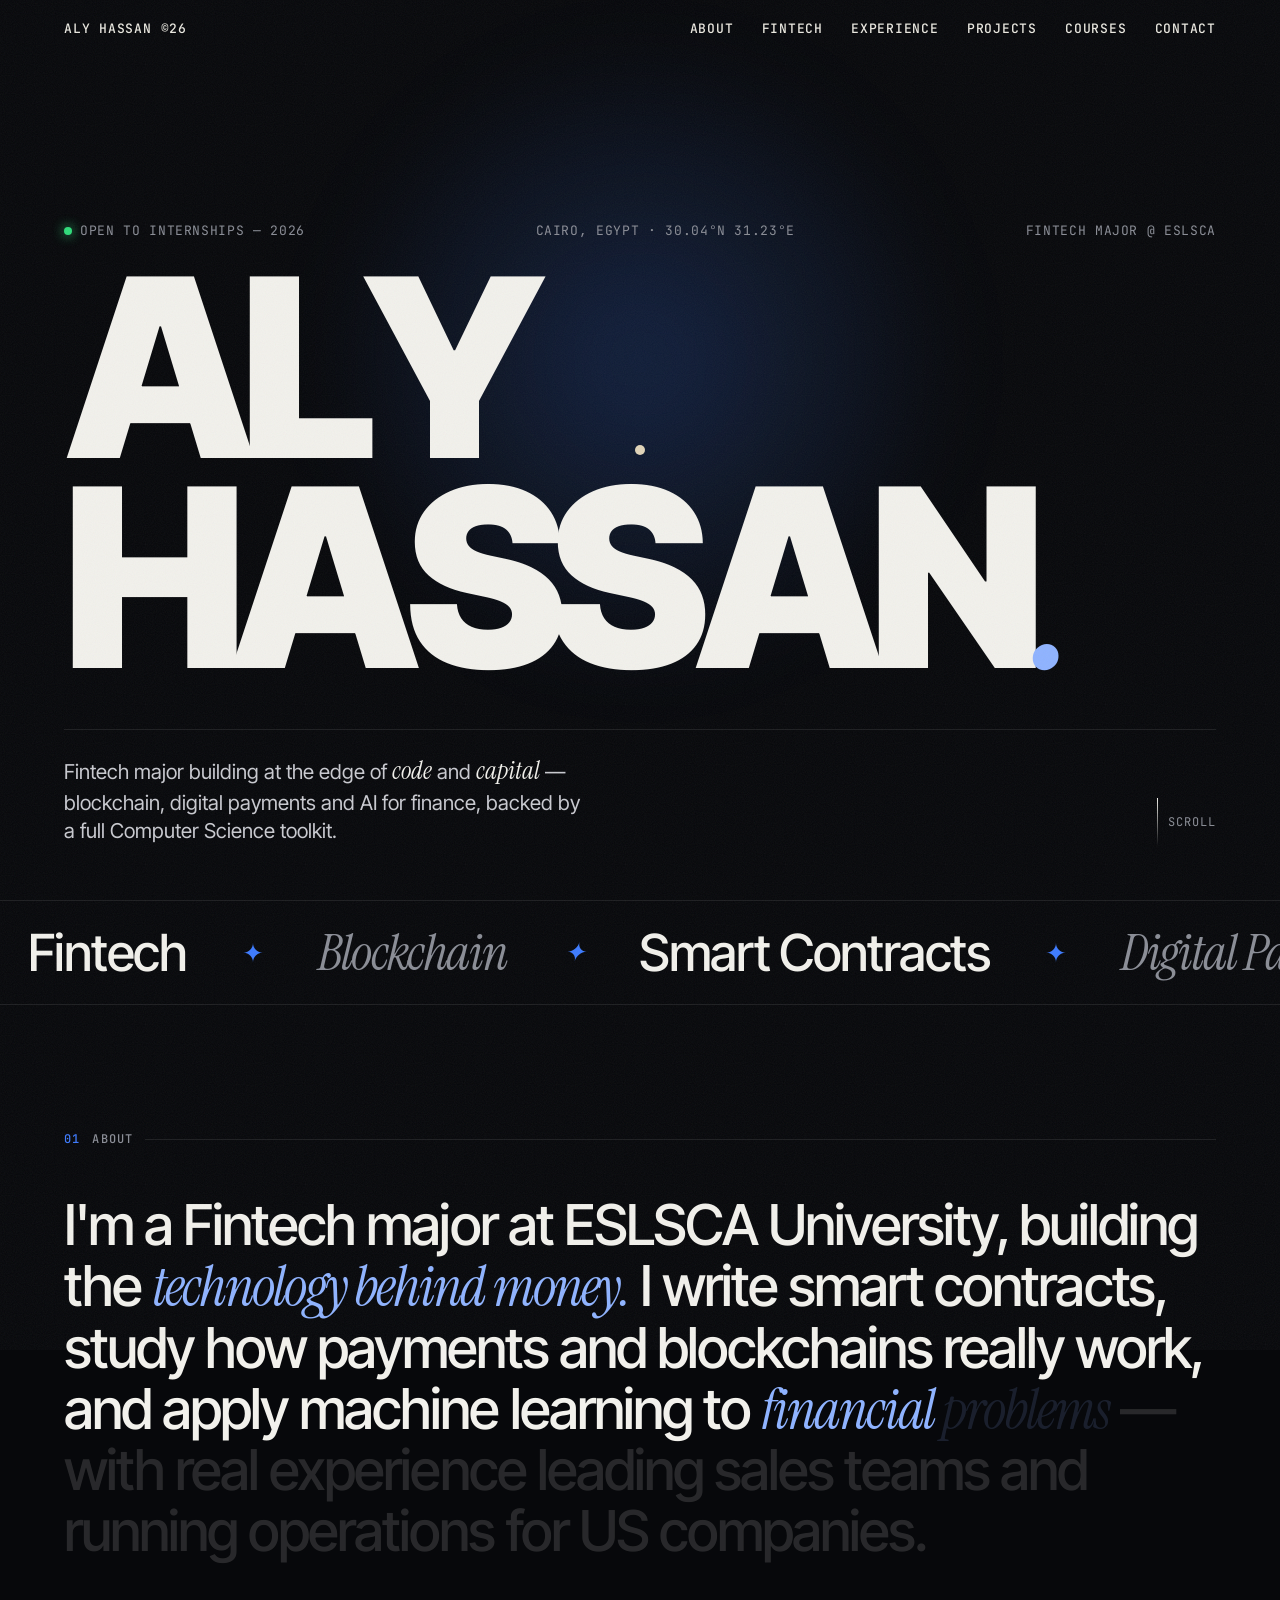
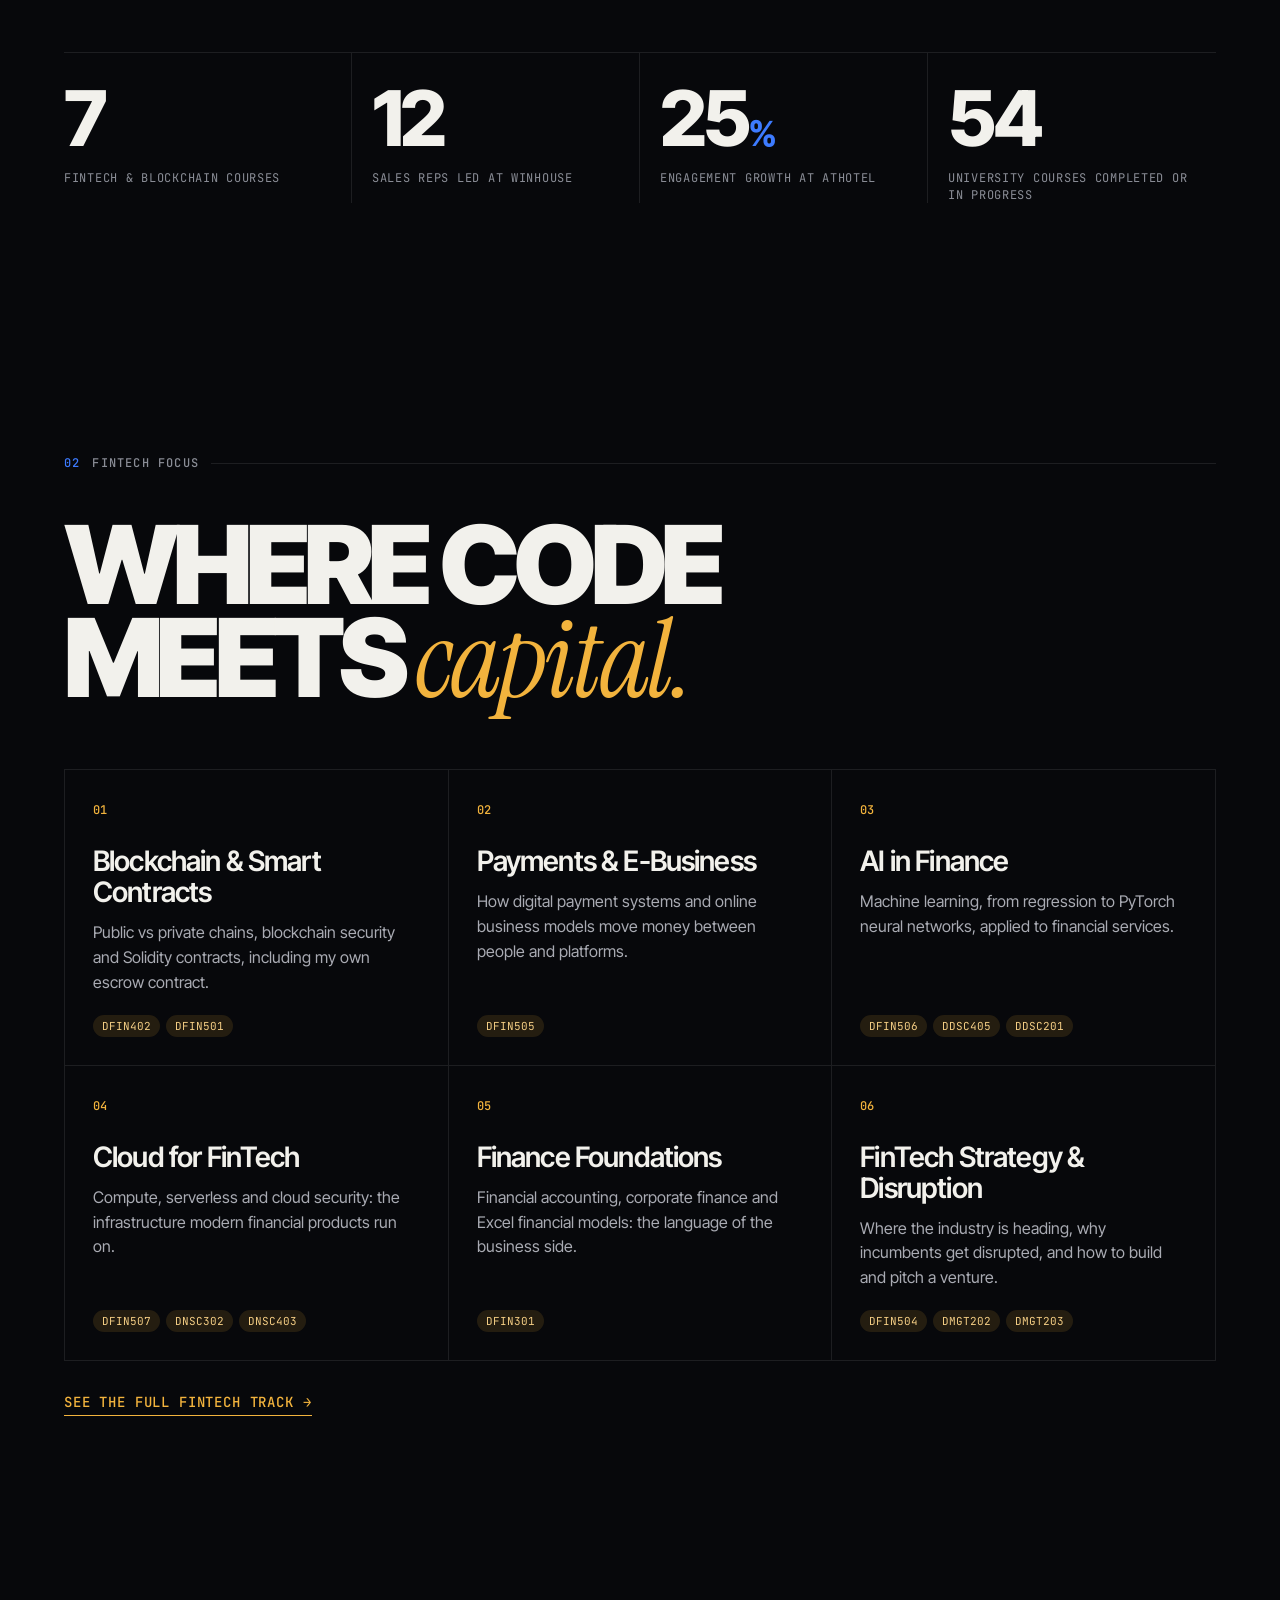
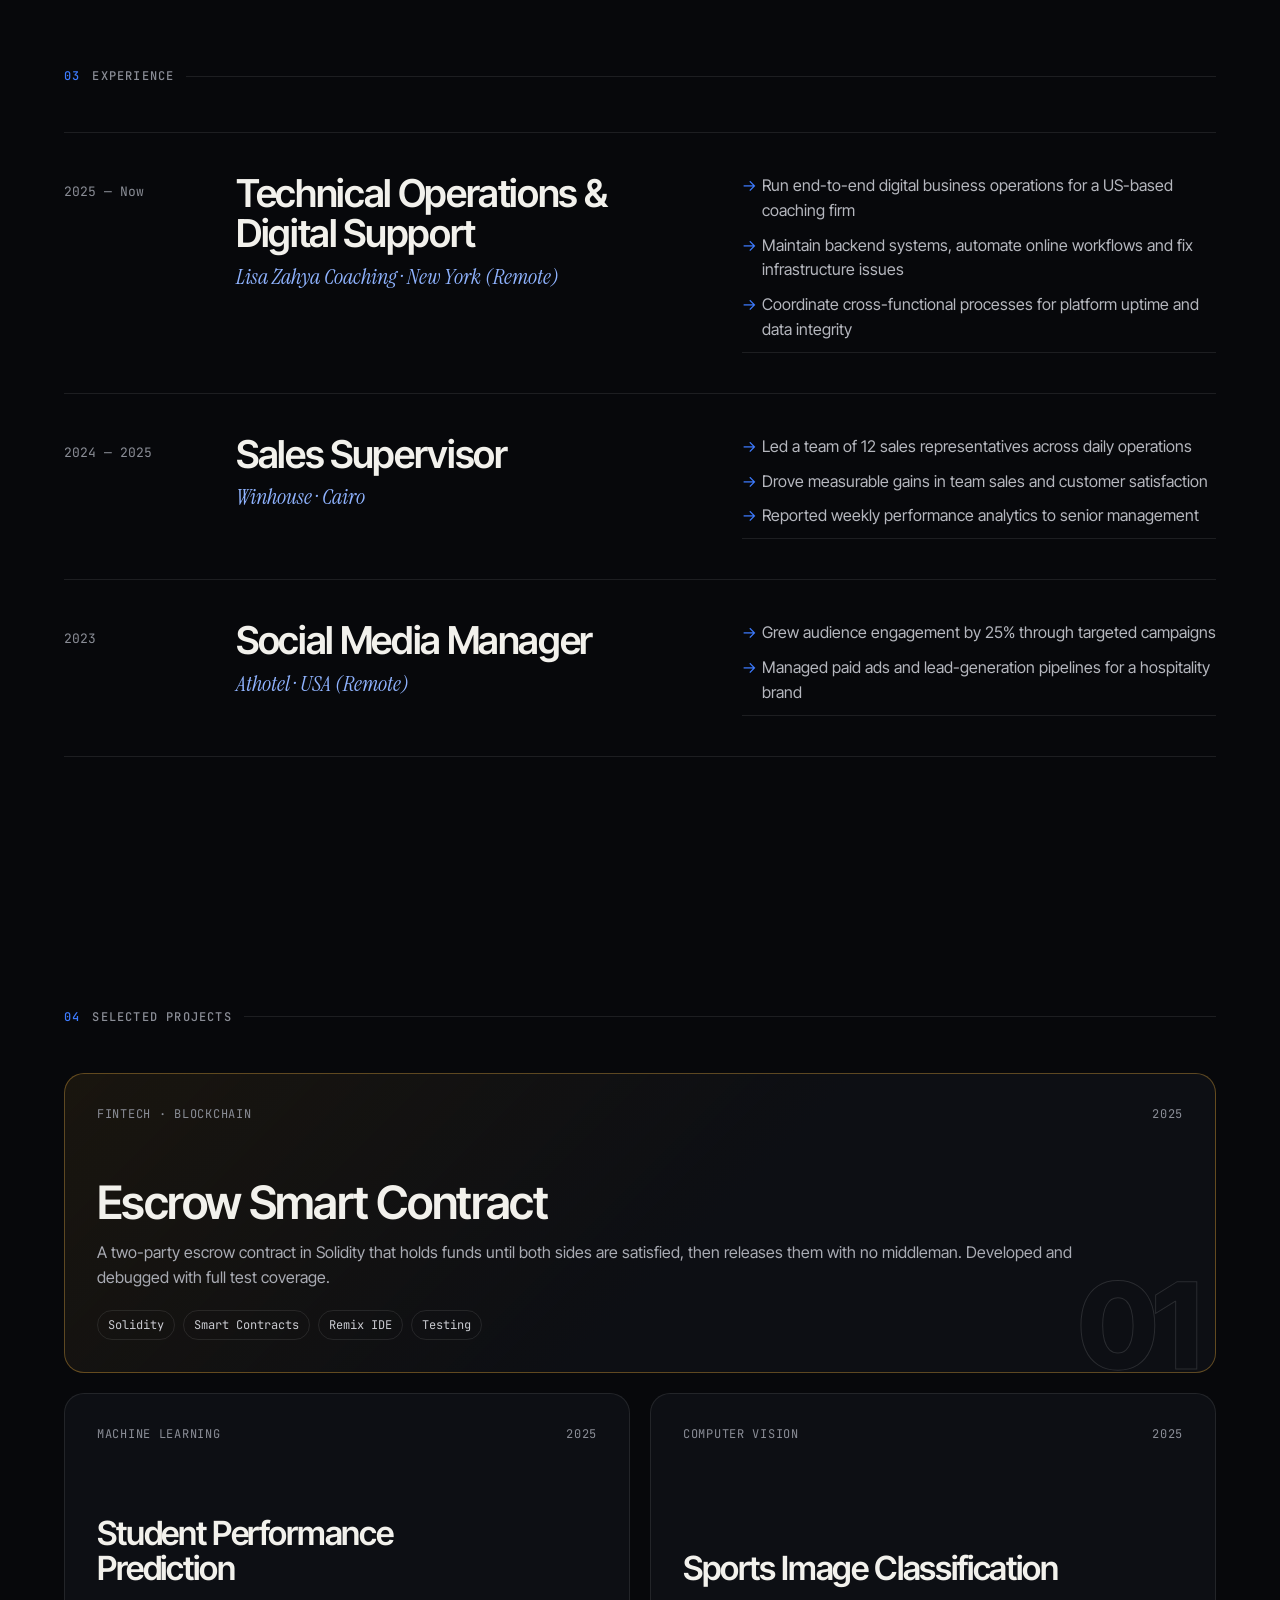
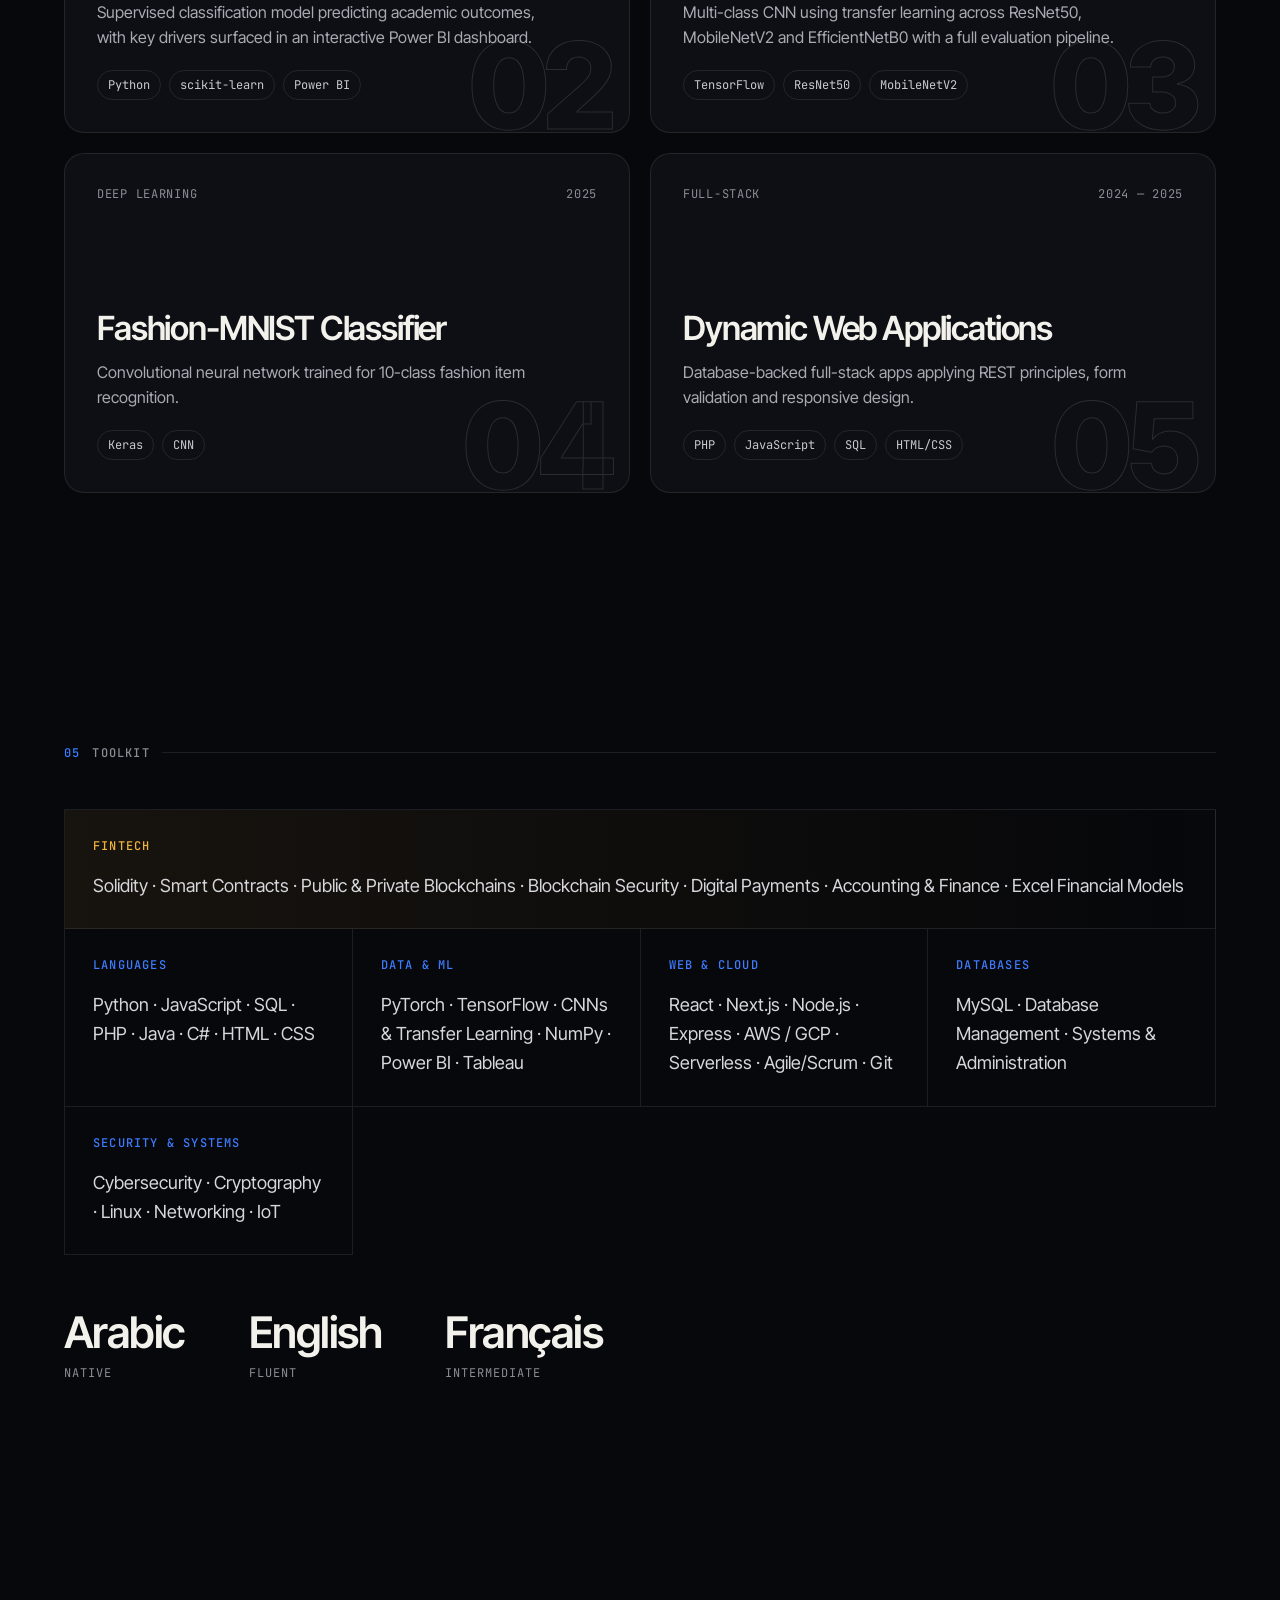
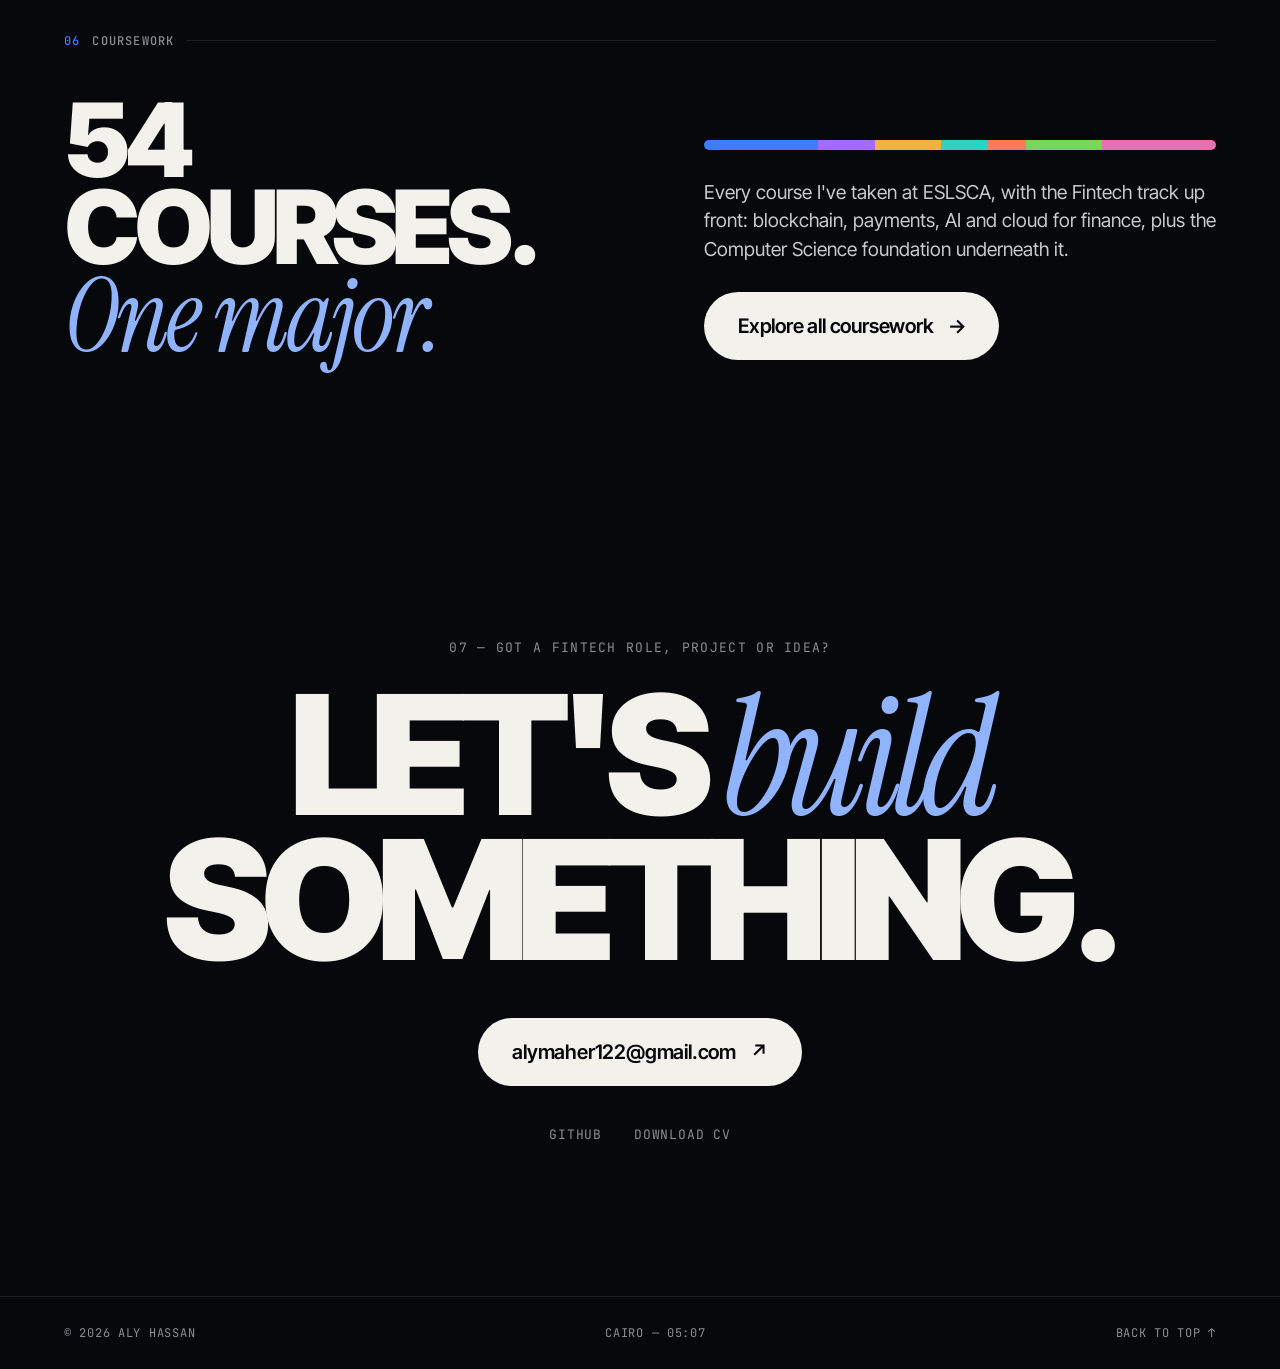
==== index.html @ 61dd3af7 "Launch portfolio site" ====
<!doctype html>
<html lang="en">
<head>
<meta charset="utf-8">
<meta name="viewport" content="width=device-width, initial-scale=1">
<title>Aly Hassan — Fintech</title>
<meta name="description" content="Aly Hassan — Fintech major at ESLSCA University, Cairo. Blockchain, digital payments, AI in finance and the software behind them.">
<link rel="preconnect" href="https://fonts.googleapis.com">
<link rel="preconnect" href="https://fonts.gstatic.com" crossorigin>
<link href="https://fonts.googleapis.com/css2?family=Inter+Tight:wght@300;400;500;600;800;900&family=Instrument+Serif:ital@0;1&family=JetBrains+Mono:wght@400;500&display=swap" rel="stylesheet">
<style>
:root{
  --bg:#07080b; --bg2:#0d0f14; --fg:#f2f1ec; --muted:#8a8d96; --line:rgba(255,255,255,.09);
  --accent:#3d7bff; --accent2:#8fb3ff; --gold:#f2b33d;
  --sans:"Inter Tight",system-ui,sans-serif; --serif:"Instrument Serif",Georgia,serif; --mono:"JetBrains Mono",ui-monospace,monospace;
  --pad:clamp(16px,5vw,72px);
}
*{box-sizing:border-box;margin:0;padding:0}
html{scroll-behavior:smooth}
body{background:var(--bg);color:var(--fg);font-family:var(--sans);overflow-x:hidden;-webkit-font-smoothing:antialiased}
a{color:inherit;text-decoration:none}
::selection{background:var(--accent);color:#fff}

/* grain + orb */
body::after{content:"";position:fixed;inset:-50%;pointer-events:none;z-index:100;opacity:.06;
  background-image:url("data:image/svg+xml,%3Csvg xmlns='http://www.w3.org/2000/svg' width='160' height='160'%3E%3Cfilter id='n'%3E%3CfeTurbulence type='fractalNoise' baseFrequency='.9' numOctaves='3'/%3E%3C/filter%3E%3Crect width='100%25' height='100%25' filter='url(%23n)'/%3E%3C/svg%3E");
  animation:grain 1s steps(4) infinite}
@keyframes grain{25%{transform:translate(-3%,2%)}50%{transform:translate(2%,-3%)}75%{transform:translate(-1%,3%)}}
.orb{position:fixed;width:60vmax;height:60vmax;border-radius:50%;pointer-events:none;z-index:0;
  background:radial-gradient(circle,rgba(61,123,255,.22),transparent 60%);filter:blur(40px);
  left:50%;top:40%;transform:translate(-50%,-50%);transition:transform 1.2s cubic-bezier(.2,.8,.2,1)}

/* cursor */
.cursor{position:fixed;left:0;top:0;width:10px;height:10px;border-radius:50%;background:var(--fg);pointer-events:none;z-index:200;mix-blend-mode:difference;
  transform:translate(-50%,-50%);transition:width .3s,height .3s}
.cursor.big{width:72px;height:72px}
@media (hover:none){.cursor{display:none}}

/* loader */
.loader{position:fixed;inset:0;background:var(--bg);z-index:150;display:grid;place-items:center;transition:transform 1s cubic-bezier(.8,0,.2,1) .2s}
.loader.done{transform:translateY(-100%)}
.loader .count{font:500 clamp(48px,12vw,160px)/1 var(--sans);letter-spacing:-.04em;font-variant-numeric:tabular-nums}
.loader .bar{position:absolute;bottom:0;left:0;height:2px;background:var(--accent);width:0}

/* nav */
nav{position:fixed;top:0;left:0;right:0;z-index:50;display:flex;justify-content:space-between;align-items:center;padding:22px var(--pad);
  font:500 13px/1 var(--mono);text-transform:uppercase;letter-spacing:.06em;mix-blend-mode:difference}
nav .links{display:flex;gap:28px}
nav .links a{position:relative}
nav .links a::after{content:"";position:absolute;left:0;bottom:-4px;height:1px;width:100%;background:currentColor;transform:scaleX(0);transform-origin:right;transition:transform .4s}
nav .links a:hover::after{transform:scaleX(1);transform-origin:left}
@media (max-width:700px){nav .links a:not(.keep){display:none}}

main{position:relative;z-index:1}
section,.hero{padding:clamp(80px,14vh,160px) var(--pad)}

/* hero */
.hero{min-height:100svh;display:flex;flex-direction:column;justify-content:flex-end;padding-bottom:clamp(32px,6vh,64px);position:relative}
.hero .meta{display:flex;justify-content:space-between;gap:24px;font:400 13px/1.5 var(--mono);color:var(--muted);text-transform:uppercase;letter-spacing:.05em;margin-bottom:clamp(16px,3vh,32px);flex-wrap:wrap}
.hero .meta .dot{display:inline-block;width:8px;height:8px;border-radius:50%;background:#2fdc7a;margin-right:8px;box-shadow:0 0 12px #2fdc7a;animation:pulse 2s infinite}
@keyframes pulse{50%{opacity:.35}}
.big{font-weight:900;font-size:clamp(64px,19.5vw,330px);line-height:.8;letter-spacing:-.065em;text-transform:uppercase;white-space:nowrap}
.big .line{display:block;overflow:hidden;padding-bottom:.04em}
.big .ch{display:inline-block;transform:translateY(110%);transition:transform 1.1s cubic-bezier(.2,.9,.1,1)}
.ready .big .ch{transform:none}
.big .serif{font-family:var(--serif);font-weight:400;font-style:italic;text-transform:none;letter-spacing:-.03em;color:var(--accent2)}
.hero .sub{display:grid;grid-template-columns:1fr auto;gap:24px;align-items:end;margin-top:clamp(24px,4vh,48px);border-top:1px solid var(--line);padding-top:24px}
.hero .sub p{max-width:520px;font-size:clamp(17px,1.6vw,22px);line-height:1.4;color:#c9cad0}
.hero .sub p em{font-family:var(--serif);font-size:1.2em;color:var(--fg)}
.scroll{font:400 12px var(--mono);color:var(--muted);text-transform:uppercase;letter-spacing:.08em;display:flex;align-items:center;gap:10px}
.scroll i{width:1px;height:48px;background:linear-gradient(var(--fg),transparent);animation:drip 2s infinite}
@keyframes drip{0%{transform:scaleY(0);transform-origin:top}50%{transform:scaleY(1);transform-origin:top}51%{transform-origin:bottom}100%{transform:scaleY(0);transform-origin:bottom}}
@media (max-width:700px){.hero .sub{grid-template-columns:1fr}.scroll{display:none}}

/* marquee */
.marquee{border-block:1px solid var(--line);padding:26px 0;overflow:hidden;white-space:nowrap;position:relative;z-index:1}
.marquee .track{display:inline-flex;animation:mq 38s linear infinite}
.marquee span{font:500 clamp(28px,4vw,56px)/1 var(--sans);letter-spacing:-.03em;padding:0 28px;display:inline-flex;align-items:center;gap:56px}
.marquee span::after{content:"✦";color:var(--accent);font-size:.5em}
.marquee span:nth-child(even){font-family:var(--serif);font-style:italic;font-weight:400;color:var(--muted)}
@keyframes mq{to{transform:translateX(-50%)}}

/* labels */
.label{font:500 12px var(--mono);color:var(--muted);text-transform:uppercase;letter-spacing:.1em;display:flex;align-items:center;gap:12px;margin-bottom:48px}
.label b{color:var(--accent);font-weight:500}
.label::after{content:"";flex:1;height:1px;background:var(--line)}

/* about: word reveal */
.about .text{font-size:clamp(28px,4.4vw,68px);line-height:1.08;letter-spacing:-.035em;font-weight:500;max-width:1400px}
.about .text .w{opacity:.14;transition:opacity .3s}
.about .text .w.on{opacity:1}
.about .text .s{font-family:var(--serif);font-style:italic;font-weight:400;color:var(--accent2)}
.stats{display:grid;grid-template-columns:repeat(4,1fr);margin-top:clamp(56px,10vh,120px);border-top:1px solid var(--line)}
.stat{padding:28px 20px 0 0;border-right:1px solid var(--line)}
.stat:last-child{border-right:0}
.stat .n{font:800 clamp(44px,6vw,96px)/1 var(--sans);letter-spacing:-.05em}
.stat .n small{font-size:.45em;color:var(--accent)}
.stat .k{font:400 12px/1.4 var(--mono);color:var(--muted);text-transform:uppercase;letter-spacing:.06em;margin-top:12px}
.stat+.stat{padding-left:20px}
@media (max-width:700px){.stats{grid-template-columns:1fr 1fr}.stat:nth-child(2){border-right:0}.stat:nth-child(3){padding-left:0}.stat:nth-child(n+3){border-top:1px solid var(--line);margin-top:28px}}

/* experience */
.exp{list-style:none}
.exp li{display:grid;grid-template-columns:140px 1fr 1fr;gap:32px;padding:40px 0;border-top:1px solid var(--line);position:relative;cursor:default}
.exp li:last-child{border-bottom:1px solid var(--line)}
.exp li::before{content:"";position:absolute;inset:0;background:linear-gradient(90deg,rgba(61,123,255,.08),transparent);transform:scaleX(0);transform-origin:left;transition:transform .7s cubic-bezier(.2,.9,.1,1);z-index:-1}
.exp li:hover::before{transform:scaleX(1)}
.exp .when{font:400 13px var(--mono);color:var(--muted);padding-top:10px}
.exp h3{font-size:clamp(26px,3vw,44px);letter-spacing:-.035em;font-weight:600;line-height:1.05;transition:transform .5s cubic-bezier(.2,.9,.1,1)}
.exp li:hover h3{transform:translateX(12px)}
.exp .at{font-family:var(--serif);font-style:italic;font-size:22px;color:var(--accent2);margin-top:8px}
.exp ul{list-style:none;color:#b5b7be;line-height:1.55;font-size:16px}
.exp ul li{display:block;padding:0 0 10px 20px;border:0;position:relative}
.exp ul li::before{content:"→";position:absolute;left:0;top:0;color:var(--accent);background:none;transform:none}
@media (max-width:860px){.exp li{grid-template-columns:1fr;gap:12px}}

/* projects */
.projects{display:grid;grid-template-columns:repeat(2,1fr);gap:20px}
.card{position:relative;background:var(--bg2);border:1px solid var(--line);border-radius:20px;padding:32px;min-height:340px;display:flex;flex-direction:column;overflow:hidden;
  transform-style:preserve-3d;transition:transform .25s ease,border-color .4s}
.card::before{content:"";position:absolute;inset:0;background:radial-gradient(500px circle at var(--mx,50%) var(--my,50%),rgba(61,123,255,.18),transparent 45%);opacity:0;transition:opacity .4s}
.card:hover{border-color:rgba(61,123,255,.45)}
.card:hover::before{opacity:1}
.card .top{display:flex;justify-content:space-between;font:400 12px var(--mono);color:var(--muted);text-transform:uppercase;letter-spacing:.06em}
.card .idx{font:800 120px/1 var(--sans);letter-spacing:-.06em;color:transparent;-webkit-text-stroke:1px rgba(255,255,255,.12);position:absolute;right:20px;bottom:-14px}
.card h3{font-size:clamp(26px,2.6vw,38px);letter-spacing:-.035em;line-height:1.05;font-weight:600;margin-top:auto;max-width:85%;position:relative}
.card p{color:#a9abb3;line-height:1.55;margin-top:14px;max-width:90%;position:relative}
.tags{display:flex;flex-wrap:wrap;gap:8px;margin-top:20px;position:relative}
.tags span{font:400 12px var(--mono);padding:6px 10px;border:1px solid var(--line);border-radius:99px;color:#c9cad0}
.card.wide{grid-column:span 2;min-height:300px}
@media (max-width:860px){.projects{grid-template-columns:1fr}.card.wide{grid-column:auto}}

/* skills */
.skills{display:grid;grid-template-columns:repeat(auto-fit,minmax(240px,1fr));border-top:1px solid var(--line);border-left:1px solid var(--line)}
.skill{border-right:1px solid var(--line);border-bottom:1px solid var(--line);padding:28px;transition:background .4s}
.skill:hover{background:var(--bg2)}
.skill h4{font:500 12px var(--mono);color:var(--accent);text-transform:uppercase;letter-spacing:.1em;margin-bottom:18px}
.skill p{font-size:18px;line-height:1.6;color:#d6d7dc}
.langs{display:flex;gap:clamp(24px,5vw,80px);flex-wrap:wrap;margin-top:56px}
.langs div{font:600 clamp(28px,3.4vw,48px)/1 var(--sans);letter-spacing:-.035em}
.langs small{display:block;font:400 12px var(--mono);color:var(--muted);text-transform:uppercase;letter-spacing:.08em;margin-top:10px}

/* fintech focus */
.fx-title{font-weight:900;font-size:clamp(48px,8.5vw,150px);line-height:.85;letter-spacing:-.06em;text-transform:uppercase;margin-bottom:clamp(40px,7vh,80px)}
.fx-title em{font-family:var(--serif);font-weight:400;text-transform:none;color:var(--gold);letter-spacing:-.03em}
.fx{display:grid;grid-template-columns:repeat(3,1fr);border-top:1px solid var(--line);border-left:1px solid var(--line)}
.fx-card{border-right:1px solid var(--line);border-bottom:1px solid var(--line);padding:32px 28px 28px;position:relative;overflow:hidden;min-height:260px;display:flex;flex-direction:column}
.fx-card::before{content:"";position:absolute;inset:0;background:radial-gradient(circle at 0 0,rgba(242,179,61,.14),transparent 60%);opacity:0;transition:opacity .5s}
.fx-card:hover::before{opacity:1}
.fx-n{font:500 12px var(--mono);color:var(--gold)}
.fx-card h3{font-size:clamp(22px,2.2vw,30px);font-weight:600;letter-spacing:-.03em;line-height:1.1;margin:28px 0 12px;position:relative}
.fx-card p{color:#a9abb3;line-height:1.55;position:relative}
.fx-c{display:flex;gap:6px;flex-wrap:wrap;margin-top:auto;padding-top:20px;position:relative}
.fx-c span{font:400 11px var(--mono);padding:4px 9px;border-radius:99px;background:rgba(242,179,61,.12);color:#f5cf85}
.fx-link{display:inline-block;margin-top:32px;font:500 14px var(--mono);text-transform:uppercase;letter-spacing:.06em;color:var(--gold);border-bottom:1px solid currentColor;padding-bottom:4px}
@media (max-width:1000px){.fx{grid-template-columns:1fr 1fr}}
@media (max-width:640px){.fx{grid-template-columns:1fr}}
.card.feature{border-color:rgba(242,179,61,.35);background:linear-gradient(135deg,rgba(242,179,61,.08),var(--bg2) 55%)}
.card.feature h3{font-size:clamp(32px,3.6vw,52px)}
.skill.fin{grid-column:1/-1;background:linear-gradient(90deg,rgba(242,179,61,.07),transparent)}
.skill.fin h4{color:var(--gold)}

/* courses teaser */
.teaser{display:grid;grid-template-columns:1.1fr 1fr;gap:clamp(32px,6vw,96px);align-items:end}
.teaser h2{font-weight:900;font-size:clamp(48px,8vw,140px);line-height:.85;letter-spacing:-.06em;text-transform:uppercase}
.teaser h2 em{font-family:var(--serif);font-weight:400;text-transform:none;color:var(--accent2);letter-spacing:-.03em}
.teaser p{font-size:clamp(17px,1.5vw,20px);line-height:1.5;color:#c9cad0;margin-bottom:28px}
.teaser .bar{display:flex;height:10px;border-radius:99px;overflow:hidden;margin-bottom:28px}
.teaser .bar span{height:100%}
@media (max-width:860px){.teaser{grid-template-columns:1fr}}

/* contact */
.contact{min-height:90svh;display:flex;flex-direction:column;justify-content:center;text-align:center}
.contact .kicker{font:400 13px var(--mono);color:var(--muted);text-transform:uppercase;letter-spacing:.1em}
.contact .cta{font-weight:900;font-size:clamp(56px,13vw,220px);line-height:.85;letter-spacing:-.065em;text-transform:uppercase;margin:28px 0 48px}
.contact .cta em{font-family:var(--serif);font-weight:400;text-transform:none;color:var(--accent2)}
.btn{align-self:center;display:inline-flex;align-items:center;gap:14px;padding:22px 34px;border-radius:99px;background:var(--fg);color:var(--bg);font:600 clamp(16px,1.6vw,20px) var(--sans);letter-spacing:-.01em;
  position:relative;overflow:hidden;transition:transform .3s cubic-bezier(.2,.9,.1,1)}
.btn::before{content:"";position:absolute;inset:0;background:var(--accent);transform:translateY(101%);transition:transform .5s cubic-bezier(.2,.9,.1,1);border-radius:inherit}
.btn:hover::before{transform:none}
.btn:hover{color:#fff}
.btn>*{position:relative}
.socials{display:flex;justify-content:center;gap:32px;margin-top:40px;font:400 13px var(--mono);text-transform:uppercase;letter-spacing:.06em;color:var(--muted)}
.socials a:hover{color:var(--fg)}
footer{display:flex;justify-content:space-between;padding:28px var(--pad);border-top:1px solid var(--line);font:400 12px var(--mono);color:var(--muted);text-transform:uppercase;letter-spacing:.06em;position:relative;z-index:1;flex-wrap:wrap;gap:12px}

/* reveal */
.rv{opacity:0;transform:translateY(40px);transition:opacity 1s cubic-bezier(.2,.9,.1,1),transform 1s cubic-bezier(.2,.9,.1,1)}
.rv.in{opacity:1;transform:none}

@media (prefers-reduced-motion:reduce){
  *,*::before,*::after{animation:none!important;transition:none!important}
  .rv{opacity:1;transform:none}.big .ch{transform:none}.about .text .w{opacity:1}
}
</style>
</head>
<body>
<div class="loader" id="loader"><div class="count" id="count">0</div><div class="bar" id="bar"></div></div>
<div class="cursor" id="cursor"></div>
<div class="orb" id="orb"></div>

<nav>
  <a href="#top" class="keep">Aly Hassan ©26</a>
  <div class="links">
    <a href="#about">About</a><a href="#fintech">Fintech</a><a href="#work">Experience</a><a href="#projects">Projects</a><a href="courses.html">Courses</a><a href="#contact" class="keep">Contact</a>
  </div>
</nav>

<main id="top">
  <header class="hero">
    <div class="meta">
      <span><span class="dot"></span>Open to internships — 2026</span>
      <span>Cairo, Egypt · 30.04°N 31.23°E</span>
      <span>Fintech major @ ESLSCA</span>
    </div>
    <h1 class="big" aria-label="Aly Hassan">
      <span class="line" data-split>Aly</span>
      <span class="line" data-split>Hassan<span class="serif">.</span></span>
    </h1>
    <div class="sub">
      <p>Fintech major building at the edge of <em>code</em> and <em>capital</em> — blockchain, digital payments and AI for finance, backed by a full Computer Science toolkit.</p>
      <div class="scroll"><i></i>Scroll</div>
    </div>
  </header>

  <div class="marquee" aria-hidden="true"><div class="track">
    <span>Fintech</span><span>Blockchain</span><span>Smart Contracts</span><span>Digital Payments</span><span>AI in Finance</span><span>Cloud FinTech</span><span>Machine Learning</span><span>Accounting & Finance</span>
    <span>Fintech</span><span>Blockchain</span><span>Smart Contracts</span><span>Digital Payments</span><span>AI in Finance</span><span>Cloud FinTech</span><span>Machine Learning</span><span>Accounting & Finance</span>
  </div></div>

  <section class="about" id="about">
    <div class="label rv"><b>01</b> About</div>
    <p class="text" id="aboutText">I'm a Fintech major at ESLSCA University, building the <span class="s">technology behind money.</span> I write smart contracts, study how payments and blockchains really work, and apply machine learning to <span class="s">financial problems</span> — with real experience leading sales teams and running operations for US companies.</p>
    <div class="stats">
      <div class="stat rv"><div class="n"><span data-count="7">0</span></div><div class="k">Fintech & blockchain courses</div></div>
      <div class="stat rv"><div class="n"><span data-count="12">0</span></div><div class="k">Sales reps led at Winhouse</div></div>
      <div class="stat rv"><div class="n"><span data-count="25">0</span><small>%</small></div><div class="k">Engagement growth at Athotel</div></div>
      <div class="stat rv"><div class="n"><span data-count="54">0</span></div><div class="k">University courses completed or in progress</div></div>
    </div>
  </section>

  <section id="fintech">
    <div class="label rv"><b>02</b> Fintech focus</div>
    <h2 class="fx-title rv">Where code<br>meets <em>capital.</em></h2>
    <div class="fx">
      <article class="fx-card rv"><span class="fx-n">01</span><h3>Blockchain & Smart Contracts</h3>
        <p>Public vs private chains, blockchain security and Solidity contracts, including my own escrow contract.</p>
        <div class="fx-c"><span>DFIN402</span><span>DFIN501</span></div></article>
      <article class="fx-card rv"><span class="fx-n">02</span><h3>Payments & E-Business</h3>
        <p>How digital payment systems and online business models move money between people and platforms.</p>
        <div class="fx-c"><span>DFIN505</span></div></article>
      <article class="fx-card rv"><span class="fx-n">03</span><h3>AI in Finance</h3>
        <p>Machine learning, from regression to PyTorch neural networks, applied to financial services.</p>
        <div class="fx-c"><span>DFIN506</span><span>DDSC405</span><span>DDSC201</span></div></article>
      <article class="fx-card rv"><span class="fx-n">04</span><h3>Cloud for FinTech</h3>
        <p>Compute, serverless and cloud security: the infrastructure modern financial products run on.</p>
        <div class="fx-c"><span>DFIN507</span><span>DNSC302</span><span>DNSC403</span></div></article>
      <article class="fx-card rv"><span class="fx-n">05</span><h3>Finance Foundations</h3>
        <p>Financial accounting, corporate finance and Excel financial models: the language of the business side.</p>
        <div class="fx-c"><span>DFIN301</span></div></article>
      <article class="fx-card rv"><span class="fx-n">06</span><h3>FinTech Strategy & Disruption</h3>
        <p>Where the industry is heading, why incumbents get disrupted, and how to build and pitch a venture.</p>
        <div class="fx-c"><span>DFIN504</span><span>DMGT202</span><span>DMGT203</span></div></article>
    </div>
    <a class="fx-link rv" href="courses.html#track" data-hover>See the full Fintech track →</a>
  </section>

  <section id="work">
    <div class="label rv"><b>03</b> Experience</div>
    <ol class="exp">
      <li class="rv">
        <div class="when">2025 — Now</div>
        <div><h3>Technical Operations & Digital Support</h3><div class="at">Lisa Zahya Coaching · New York (Remote)</div></div>
        <ul><li>Run end-to-end digital business operations for a US-based coaching firm</li><li>Maintain backend systems, automate online workflows and fix infrastructure issues</li><li>Coordinate cross-functional processes for platform uptime and data integrity</li></ul>
      </li>
      <li class="rv">
        <div class="when">2024 — 2025</div>
        <div><h3>Sales Supervisor</h3><div class="at">Winhouse · Cairo</div></div>
        <ul><li>Led a team of 12 sales representatives across daily operations</li><li>Drove measurable gains in team sales and customer satisfaction</li><li>Reported weekly performance analytics to senior management</li></ul>
      </li>
      <li class="rv">
        <div class="when">2023</div>
        <div><h3>Social Media Manager</h3><div class="at">Athotel · USA (Remote)</div></div>
        <ul><li>Grew audience engagement by 25% through targeted campaigns</li><li>Managed paid ads and lead-generation pipelines for a hospitality brand</li></ul>
      </li>
    </ol>
  </section>

  <section id="projects">
    <div class="label rv"><b>04</b> Selected projects</div>
    <div class="projects">
      <article class="card wide feature rv"><div class="top"><span>Fintech · Blockchain</span><span>2025</span></div><div class="idx">01</div>
        <h3>Escrow Smart Contract</h3><p>A two-party escrow contract in Solidity that holds funds until both sides are satisfied, then releases them with no middleman. Developed and debugged with full test coverage.</p>
        <div class="tags"><span>Solidity</span><span>Smart Contracts</span><span>Remix IDE</span><span>Testing</span></div></article>
      <article class="card rv"><div class="top"><span>Machine Learning</span><span>2025</span></div><div class="idx">02</div>
        <h3>Student Performance Prediction</h3><p>Supervised classification model predicting academic outcomes, with key drivers surfaced in an interactive Power BI dashboard.</p>
        <div class="tags"><span>Python</span><span>scikit-learn</span><span>Power BI</span></div></article>
      <article class="card rv"><div class="top"><span>Computer Vision</span><span>2025</span></div><div class="idx">03</div>
        <h3>Sports Image Classification</h3><p>Multi-class CNN using transfer learning across ResNet50, MobileNetV2 and EfficientNetB0 with a full evaluation pipeline.</p>
        <div class="tags"><span>TensorFlow</span><span>ResNet50</span><span>MobileNetV2</span></div></article>
      <article class="card rv"><div class="top"><span>Deep Learning</span><span>2025</span></div><div class="idx">04</div>
        <h3>Fashion-MNIST Classifier</h3><p>Convolutional neural network trained for 10-class fashion item recognition.</p>
        <div class="tags"><span>Keras</span><span>CNN</span></div></article>
      <article class="card rv"><div class="top"><span>Full-Stack</span><span>2024 — 2025</span></div><div class="idx">05</div>
        <h3>Dynamic Web Applications</h3><p>Database-backed full-stack apps applying REST principles, form validation and responsive design.</p>
        <div class="tags"><span>PHP</span><span>JavaScript</span><span>SQL</span><span>HTML/CSS</span></div></article>
    </div>
  </section>

  <section id="skills">
    <div class="label rv"><b>05</b> Toolkit</div>
    <div class="skills">
      <div class="skill rv fin"><h4>Fintech</h4><p>Solidity · Smart Contracts · Public & Private Blockchains · Blockchain Security · Digital Payments · Accounting & Finance · Excel Financial Models</p></div>
      <div class="skill rv"><h4>Languages</h4><p>Python · JavaScript · SQL · PHP · Java · C# · HTML · CSS</p></div>
      <div class="skill rv"><h4>Data & ML</h4><p>PyTorch · TensorFlow · CNNs & Transfer Learning · NumPy · Power BI · Tableau</p></div>
      <div class="skill rv"><h4>Web & Cloud</h4><p>React · Next.js · Node.js · Express · AWS / GCP · Serverless · Agile/Scrum · Git</p></div>
      <div class="skill rv"><h4>Databases</h4><p>MySQL · Database Management · Systems & Administration</p></div>
      <div class="skill rv"><h4>Security & Systems</h4><p>Cybersecurity · Cryptography · Linux · Networking · IoT</p></div>
    </div>
    <div class="langs rv">
      <div>Arabic<small>Native</small></div><div>English<small>Fluent</small></div><div>Français<small>Intermediate</small></div>
    </div>
  </section>

  <section id="courses">
    <div class="label rv"><b>06</b> Coursework</div>
    <div class="teaser">
      <h2 class="rv">54 courses.<br><em>One major.</em></h2>
      <div class="rv">
        <div class="bar" aria-hidden="true"><span style="flex:12;background:#3d7bff"></span><span style="flex:6;background:#a46bff"></span><span style="flex:7;background:#f2b33d"></span><span style="flex:5;background:#2fd2c1"></span><span style="flex:4;background:#ff7a59"></span><span style="flex:8;background:#7ad65a"></span><span style="flex:12;background:#e86fb0"></span></div>
        <p>Every course I've taken at ESLSCA, with the Fintech track up front: blockchain, payments, AI and cloud for finance, plus the Computer Science foundation underneath it.</p>
        <a class="btn" href="courses.html" data-hover><span>Explore all coursework</span><span>→</span></a>
      </div>
    </div>
  </section>

  <section class="contact" id="contact">
    <div class="kicker rv">07 — Got a fintech role, project or idea?</div>
    <h2 class="cta rv">Let's <em>build</em><br>something.</h2>
    <a class="btn rv" href="mailto:alymaher122@gmail.com" data-hover><span>alymaher122@gmail.com</span><span>↗</span></a>
    <div class="socials rv">
      <a href="https://github.com/alyhassanmaher" target="_blank" rel="noopener" data-hover>GitHub</a>
      <a href="cv.pdf" target="_blank" data-hover>Download CV</a>
    </div>
  </section>
</main>

<footer><span>© 2026 Aly Hassan</span><span id="clock">Cairo —</span><a href="#top">Back to top ↑</a></footer>

<script>
(() => {
  const reduce = matchMedia('(prefers-reduced-motion: reduce)').matches;

  // split hero letters
  document.querySelectorAll('[data-split]').forEach(line => {
    let i = 0;
    [...line.childNodes].forEach(node => {
      if (node.nodeType === 3) {
        const frag = document.createDocumentFragment();
        [...node.textContent].forEach(c => {
          const s = document.createElement('span');
          s.className = 'ch'; s.textContent = c;
          s.style.transitionDelay = (0.05 * i++ + (line.previousElementSibling ? .15 : 0)) + 's';
          frag.appendChild(s);
        });
        node.replaceWith(frag);
      } else { node.classList.add('ch'); node.style.transitionDelay = (0.05 * i++ + .2) + 's'; }
    });
  });

  // loader
  const loader = document.getElementById('loader'), count = document.getElementById('count'), bar = document.getElementById('bar');
  const finish = () => { loader.classList.add('done'); setTimeout(() => document.body.classList.add('ready'), 500); };
  if (reduce) { loader.remove(); document.body.classList.add('ready'); }
  else {
    let n = 0;
    const tick = () => {
      n = Math.min(100, n + Math.ceil(Math.random() * 9));
      count.textContent = n; bar.style.width = n + '%';
      n < 100 ? setTimeout(tick, 40) : setTimeout(finish, 250);
    };
    tick();
  }

  // cursor + orb
  const cur = document.getElementById('cursor'), orb = document.getElementById('orb');
  let mx = innerWidth / 2, my = innerHeight / 2, cx = mx, cy = my;
  addEventListener('mousemove', e => {
    mx = e.clientX; my = e.clientY;
    orb.style.transform = `translate(calc(-50% + ${(mx - innerWidth/2) * .15}px), calc(-50% + ${(my - innerHeight/2) * .15}px))`;
  });
  (function loop(){ cx += (mx - cx) * .2; cy += (my - cy) * .2; cur.style.left = cx + 'px'; cur.style.top = cy + 'px'; requestAnimationFrame(loop); })();
  document.querySelectorAll('a,[data-hover],.card').forEach(el => {
    el.addEventListener('mouseenter', () => cur.classList.add('big'));
    el.addEventListener('mouseleave', () => cur.classList.remove('big'));
  });

  // reveal on scroll
  const io = new IntersectionObserver(es => es.forEach(e => {
    if (e.isIntersecting) { e.target.classList.add('in'); io.unobserve(e.target); }
  }), { threshold: .15 });
  document.querySelectorAll('.rv').forEach((el, i) => { el.style.transitionDelay = (i % 4) * .08 + 's'; io.observe(el); });

  // count-up stats
  const cio = new IntersectionObserver(es => es.forEach(e => {
    if (!e.isIntersecting) return;
    const el = e.target, end = parseFloat(el.dataset.count), dec = (el.dataset.count.split('.')[1] || '').length, t0 = performance.now();
    const step = t => { const p = Math.min(1, (t - t0) / 1600), v = end * (1 - Math.pow(1 - p, 4)); el.textContent = v.toFixed(dec); if (p < 1) requestAnimationFrame(step); };
    reduce ? el.textContent = el.dataset.count : requestAnimationFrame(step);
    cio.unobserve(el);
  }), { threshold: .6 });
  document.querySelectorAll('[data-count]').forEach(el => cio.observe(el));

  // about: words light up as you scroll
  const about = document.getElementById('aboutText');
  const wrapWords = node => [...node.childNodes].forEach(n => {
    if (n.nodeType === 3) {
      const frag = document.createDocumentFragment();
      n.textContent.split(/(\s+)/).forEach(w => {
        if (!w.trim()) return frag.appendChild(document.createTextNode(w));
        const s = document.createElement('span'); s.className = 'w'; s.textContent = w; frag.appendChild(s);
      });
      n.replaceWith(frag);
    } else wrapWords(n);
  });
  wrapWords(about);
  const words = about.querySelectorAll('.w');
  const onScroll = () => {
    const r = about.getBoundingClientRect();
    const p = Math.max(0, Math.min(1, (innerHeight * .85 - r.top) / (r.height + innerHeight * .35)));
    const k = Math.floor(p * words.length);
    words.forEach((w, i) => w.classList.toggle('on', i < k));
  };
  addEventListener('scroll', onScroll, { passive: true }); onScroll();

  // project cards: spotlight + tilt
  document.querySelectorAll('.card').forEach(c => {
    c.addEventListener('mousemove', e => {
      const r = c.getBoundingClientRect(), x = e.clientX - r.left, y = e.clientY - r.top;
      c.style.setProperty('--mx', x + 'px'); c.style.setProperty('--my', y + 'px');
      if (!reduce) c.style.transform = `perspective(900px) rotateX(${(y / r.height - .5) * -6}deg) rotateY(${(x / r.width - .5) * 6}deg)`;
    });
    c.addEventListener('mouseleave', () => c.style.transform = '');
  });

  // Cairo clock
  const clock = document.getElementById('clock');
  const setClock = () => clock.textContent = 'Cairo — ' + new Date().toLocaleTimeString('en-GB', { timeZone: 'Africa/Cairo', hour: '2-digit', minute: '2-digit' });
  setClock(); setInterval(setClock, 30000);
})();
</script>
</body>
</html>
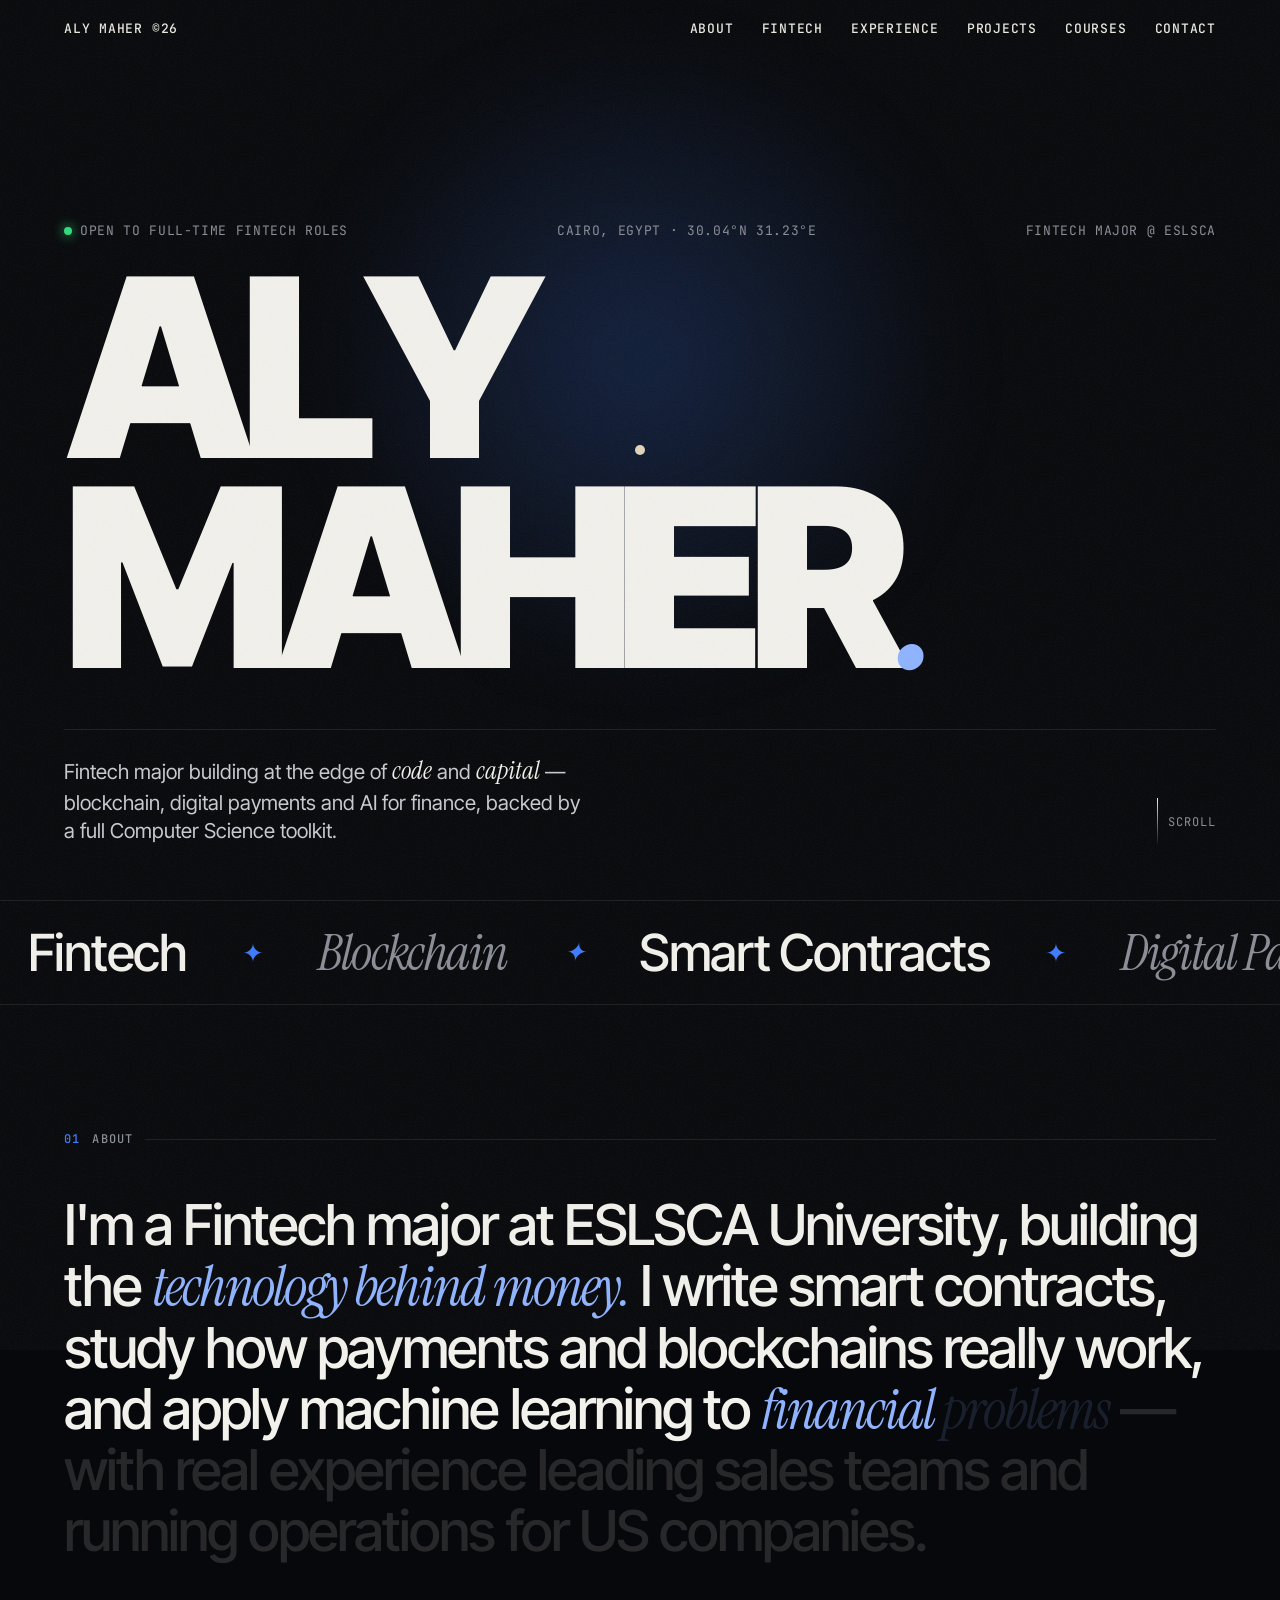
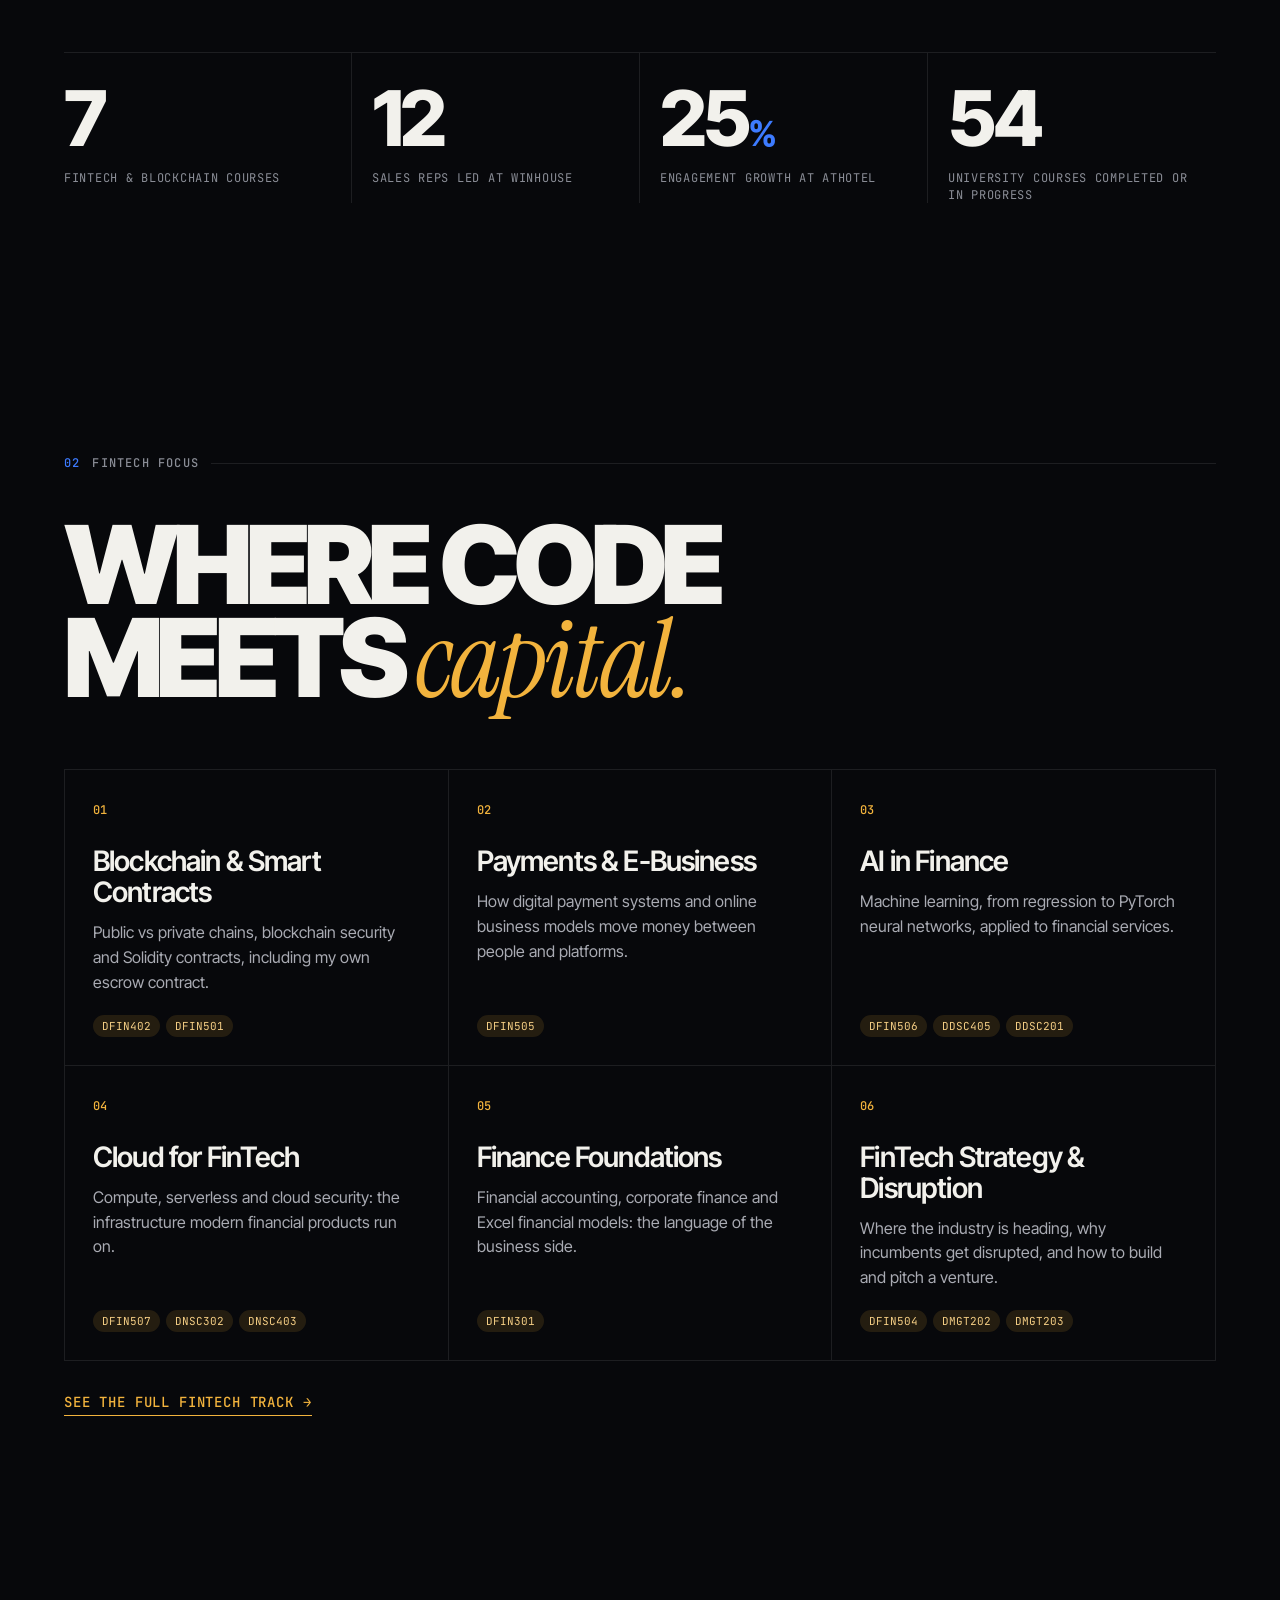
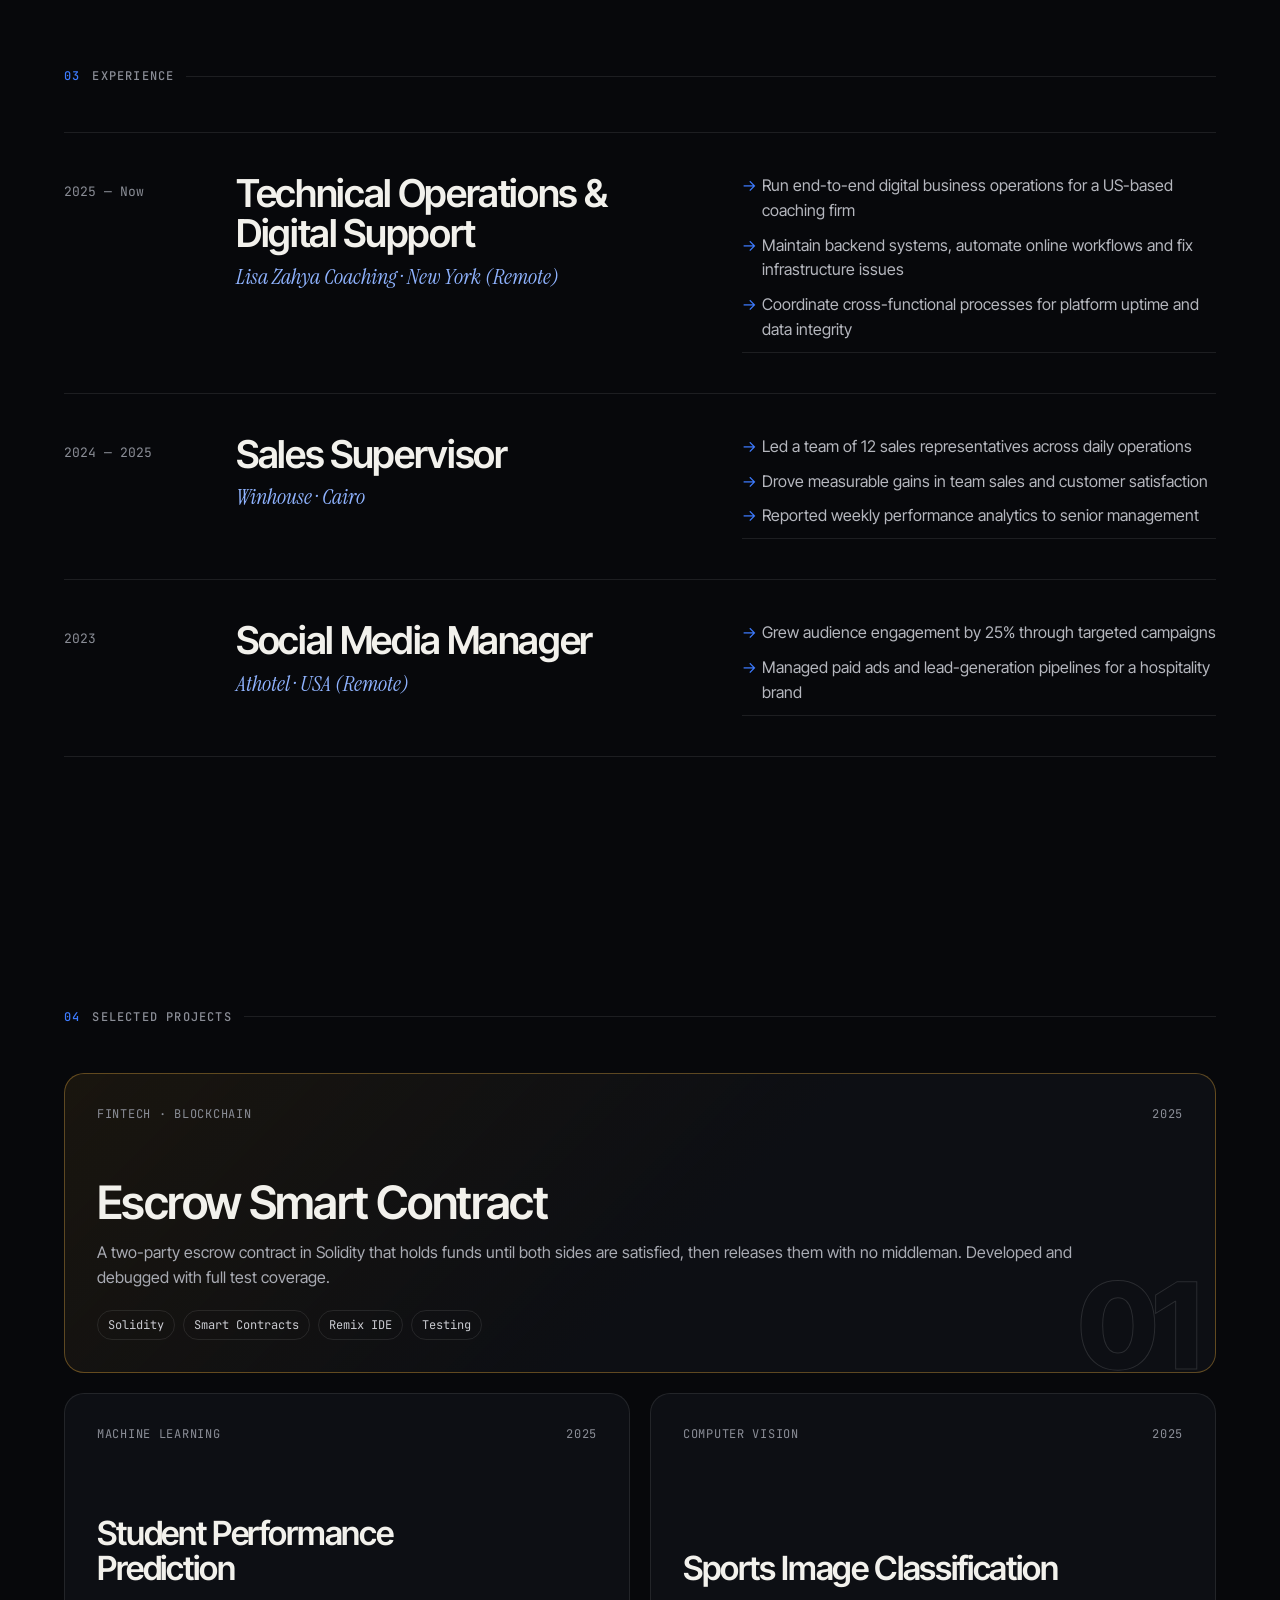
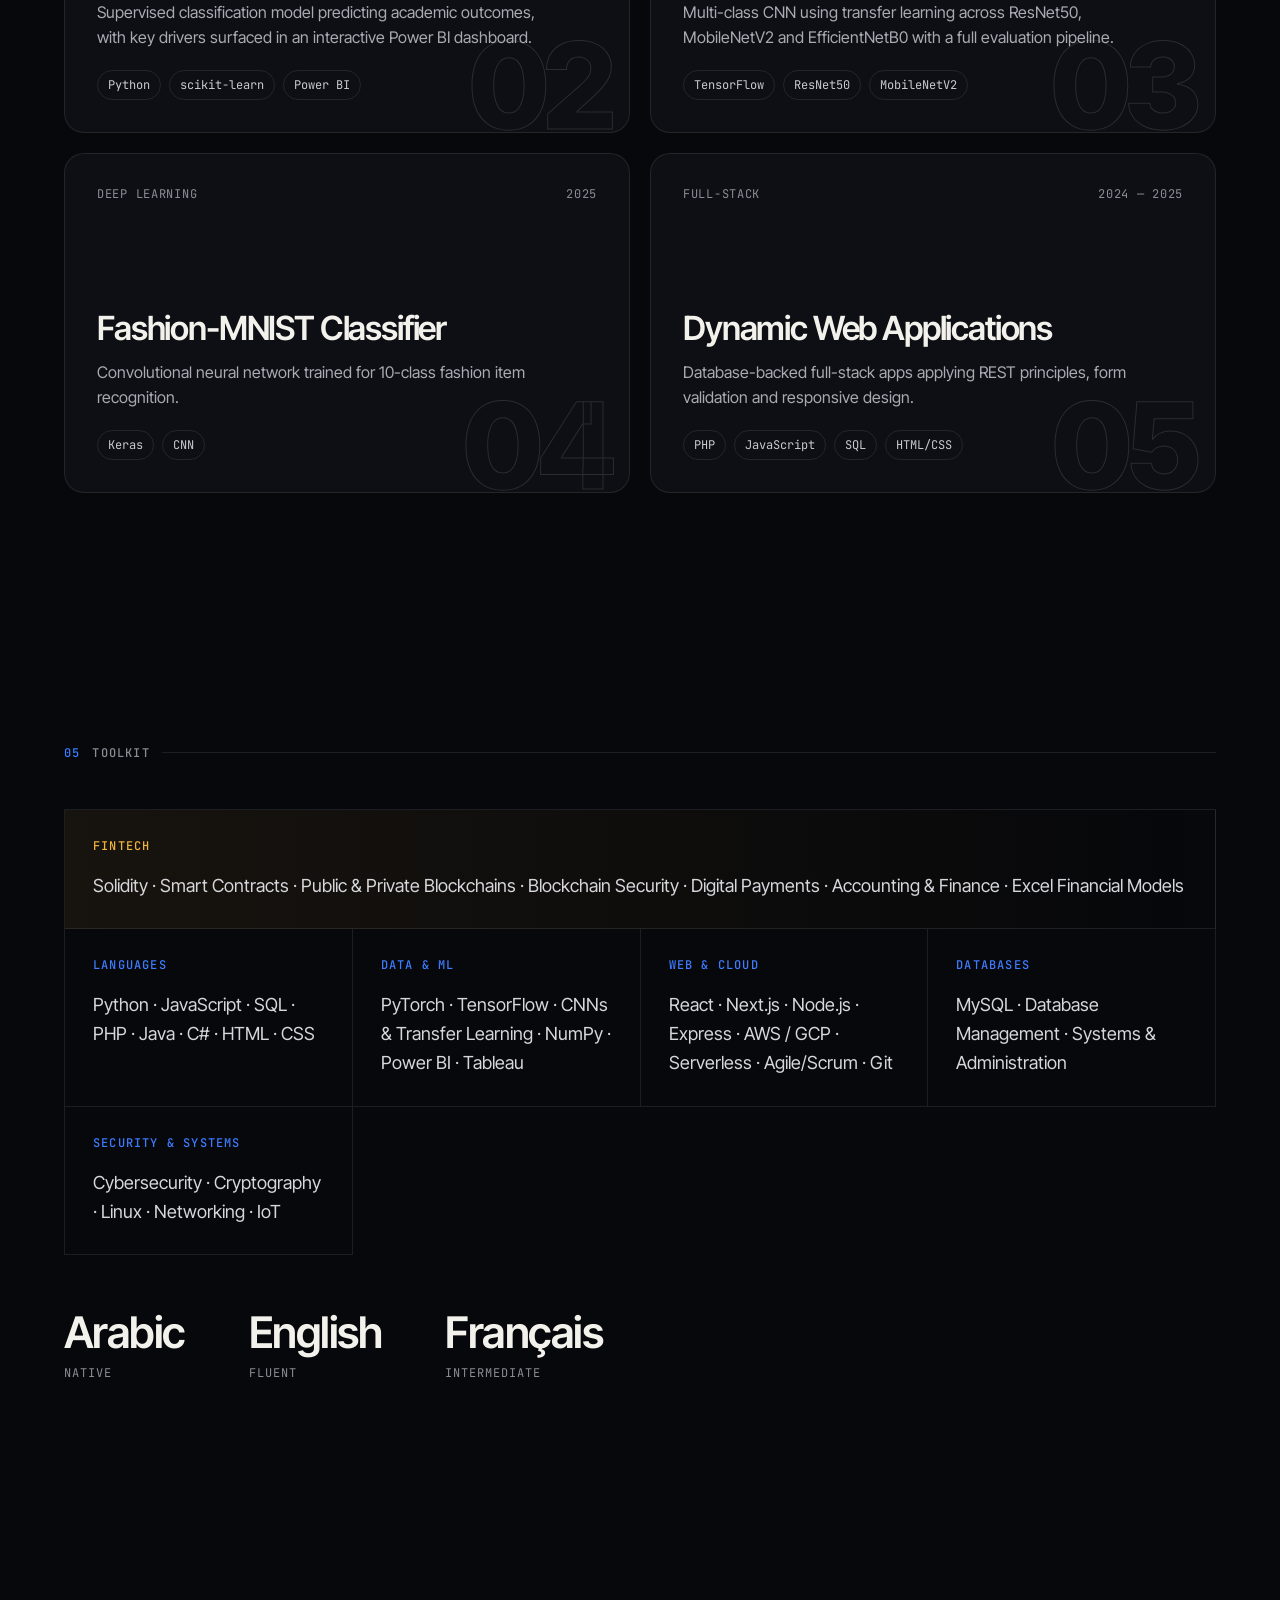
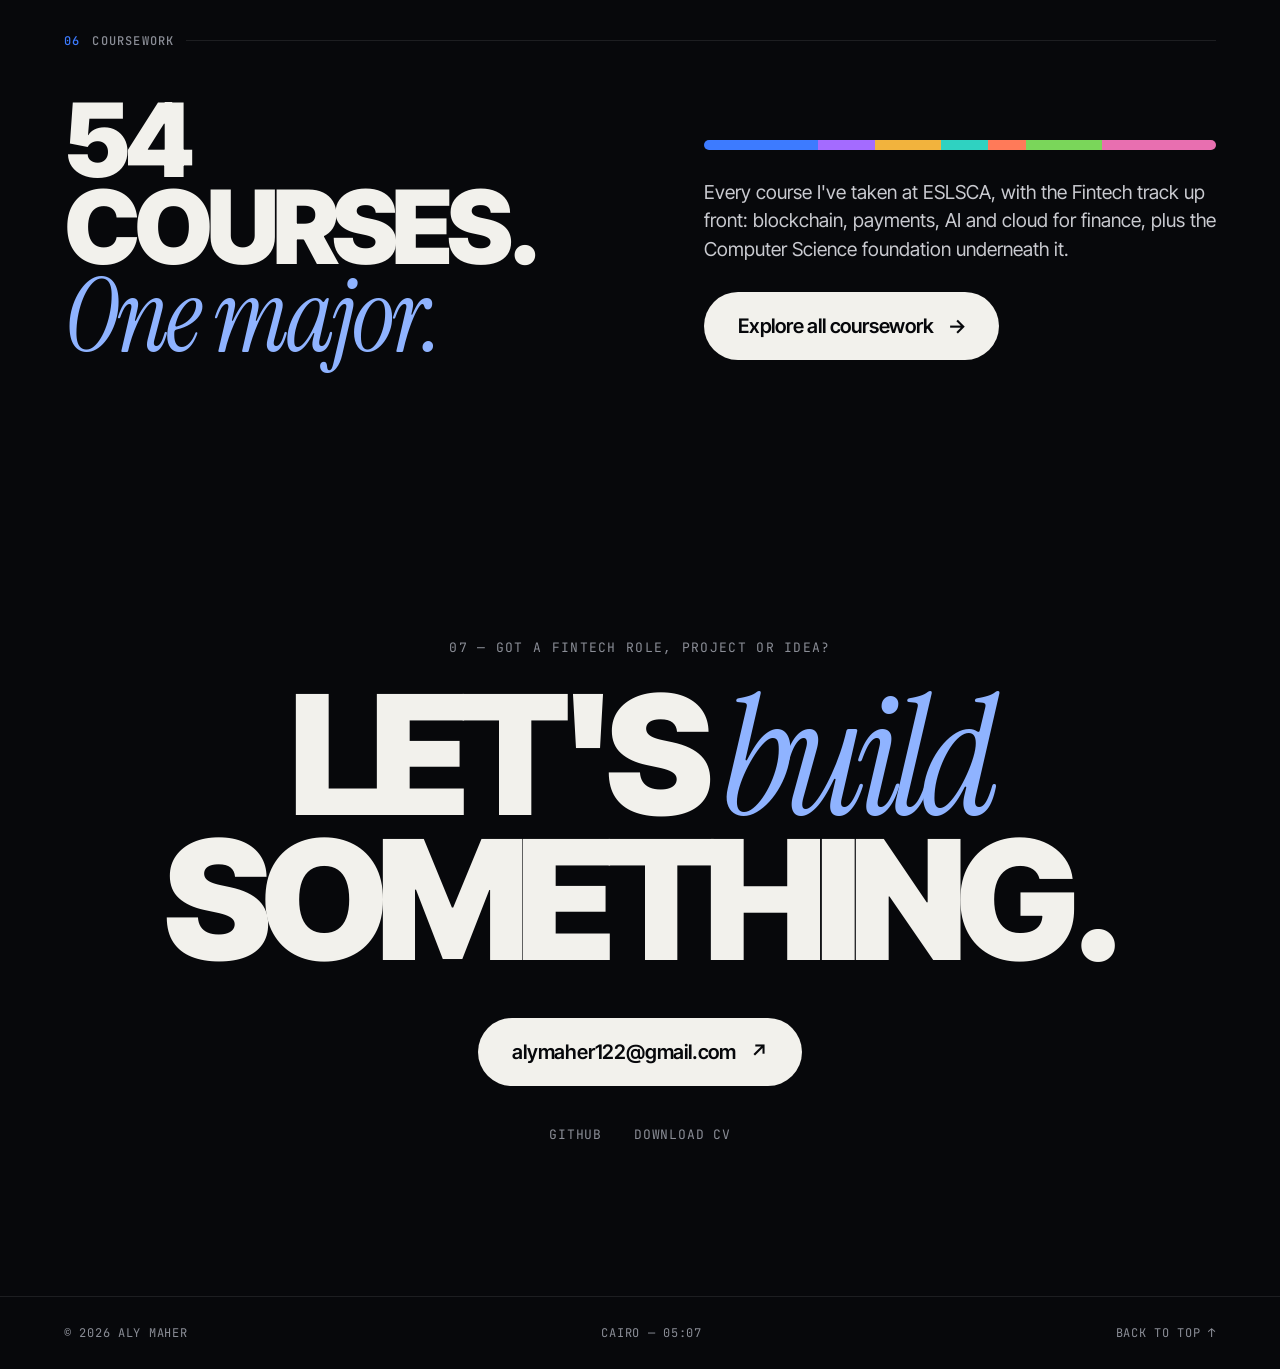
==== commit 384d254f: "Rename to Aly Maher, open to full-time Fintech roles" ====
--- a/index.html
+++ b/index.html
@@ -3,8 +3,8 @@
 <head>
 <meta charset="utf-8">
 <meta name="viewport" content="width=device-width, initial-scale=1">
-<title>Aly Hassan — Fintech</title>
-<meta name="description" content="Aly Hassan — Fintech major at ESLSCA University, Cairo. Blockchain, digital payments, AI in finance and the software behind them.">
+<title>Aly Maher — Fintech</title>
+<meta name="description" content="Aly Maher — Fintech major at ESLSCA University, Cairo. Blockchain, digital payments, AI in finance and the software behind them.">
 <link rel="preconnect" href="https://fonts.googleapis.com">
 <link rel="preconnect" href="https://fonts.gstatic.com" crossorigin>
 <link href="https://fonts.googleapis.com/css2?family=Inter+Tight:wght@300;400;500;600;800;900&family=Instrument+Serif:ital@0;1&family=JetBrains+Mono:wght@400;500&display=swap" rel="stylesheet">
@@ -200,7 +200,7 @@
 <div class="orb" id="orb"></div>
 
 <nav>
-  <a href="#top" class="keep">Aly Hassan ©26</a>
+  <a href="#top" class="keep">Aly Maher ©26</a>
   <div class="links">
     <a href="#about">About</a><a href="#fintech">Fintech</a><a href="#work">Experience</a><a href="#projects">Projects</a><a href="courses.html">Courses</a><a href="#contact" class="keep">Contact</a>
   </div>
@@ -209,13 +209,13 @@
 <main id="top">
   <header class="hero">
     <div class="meta">
-      <span><span class="dot"></span>Open to internships — 2026</span>
+      <span><span class="dot"></span>Open to full-time Fintech roles</span>
       <span>Cairo, Egypt · 30.04°N 31.23°E</span>
       <span>Fintech major @ ESLSCA</span>
     </div>
-    <h1 class="big" aria-label="Aly Hassan">
+    <h1 class="big" aria-label="Aly Maher">
       <span class="line" data-split>Aly</span>
-      <span class="line" data-split>Hassan<span class="serif">.</span></span>
+      <span class="line" data-split>Maher<span class="serif">.</span></span>
     </h1>
     <div class="sub">
       <p>Fintech major building at the edge of <em>code</em> and <em>capital</em> — blockchain, digital payments and AI for finance, backed by a full Computer Science toolkit.</p>
@@ -345,7 +345,7 @@
   </section>
 </main>
 
-<footer><span>© 2026 Aly Hassan</span><span id="clock">Cairo —</span><a href="#top">Back to top ↑</a></footer>
+<footer><span>© 2026 Aly Maher</span><span id="clock">Cairo —</span><a href="#top">Back to top ↑</a></footer>
 
 <script>
 (() => {
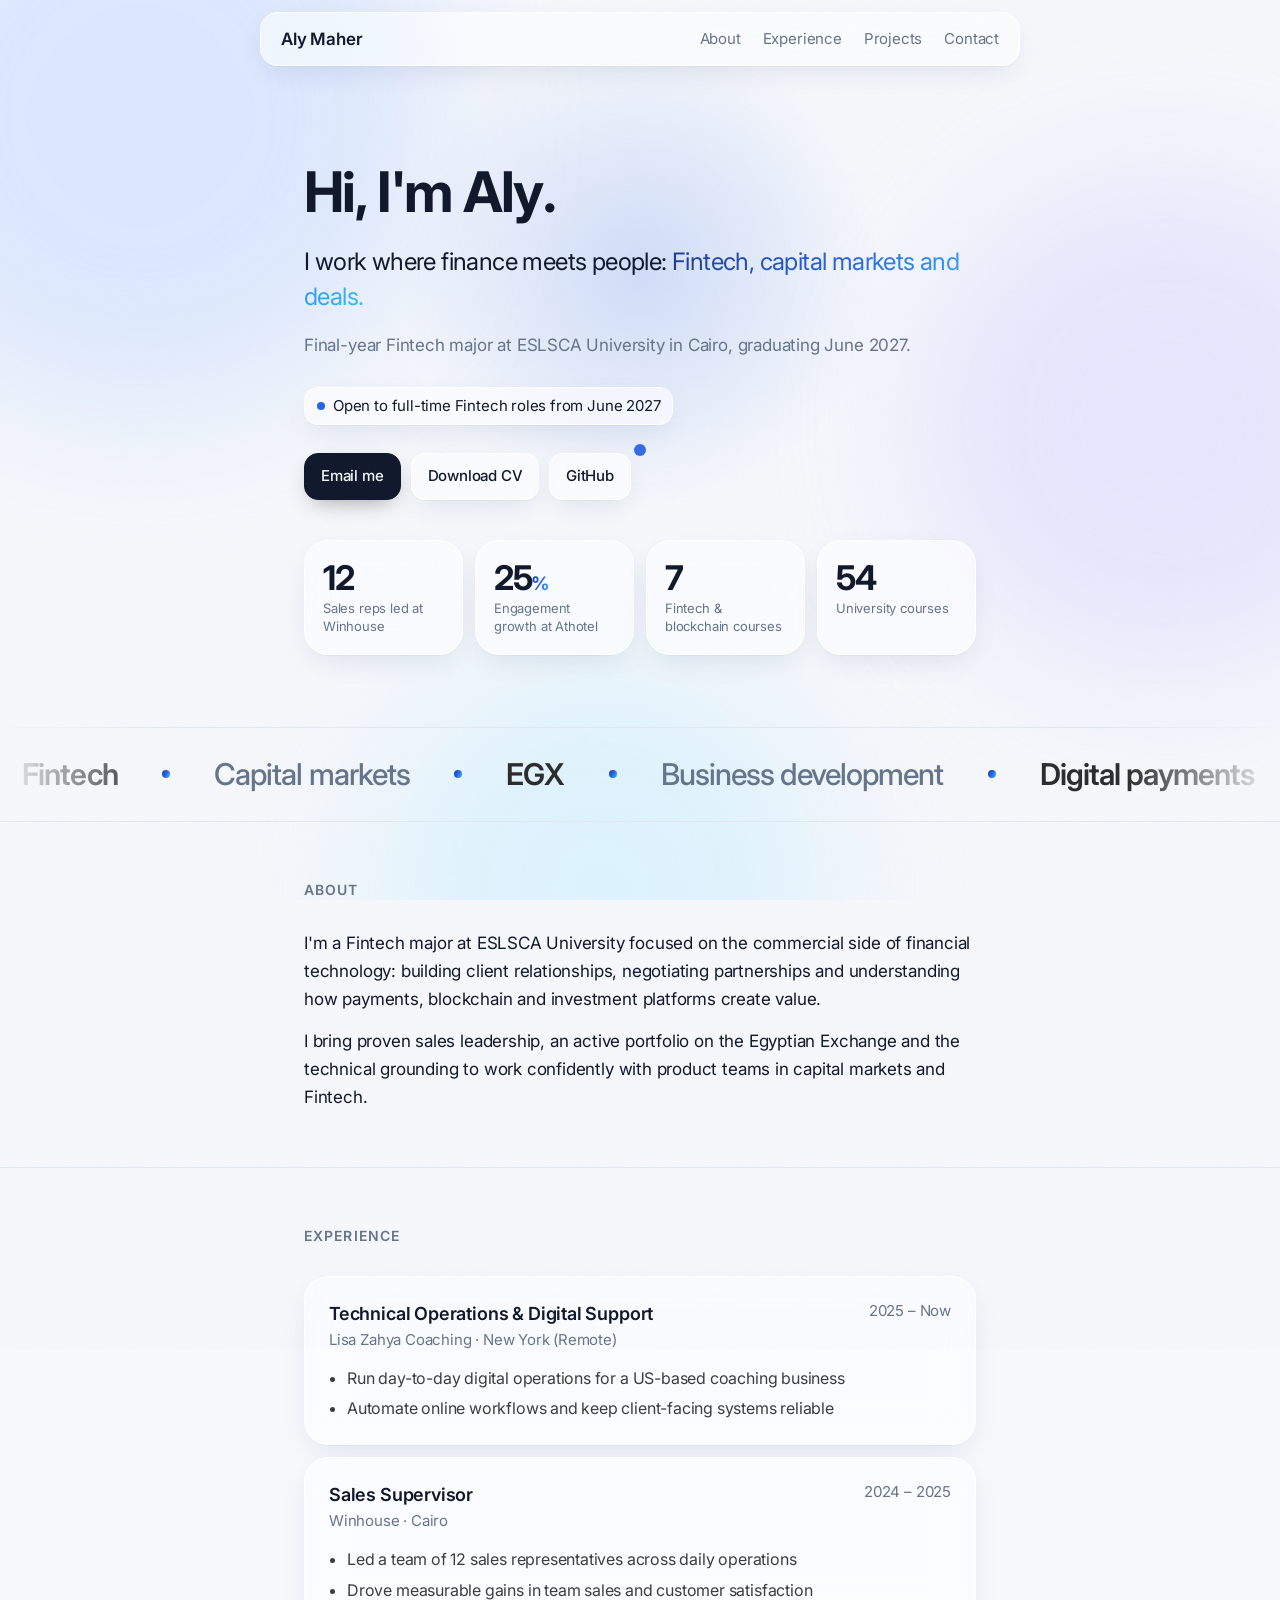
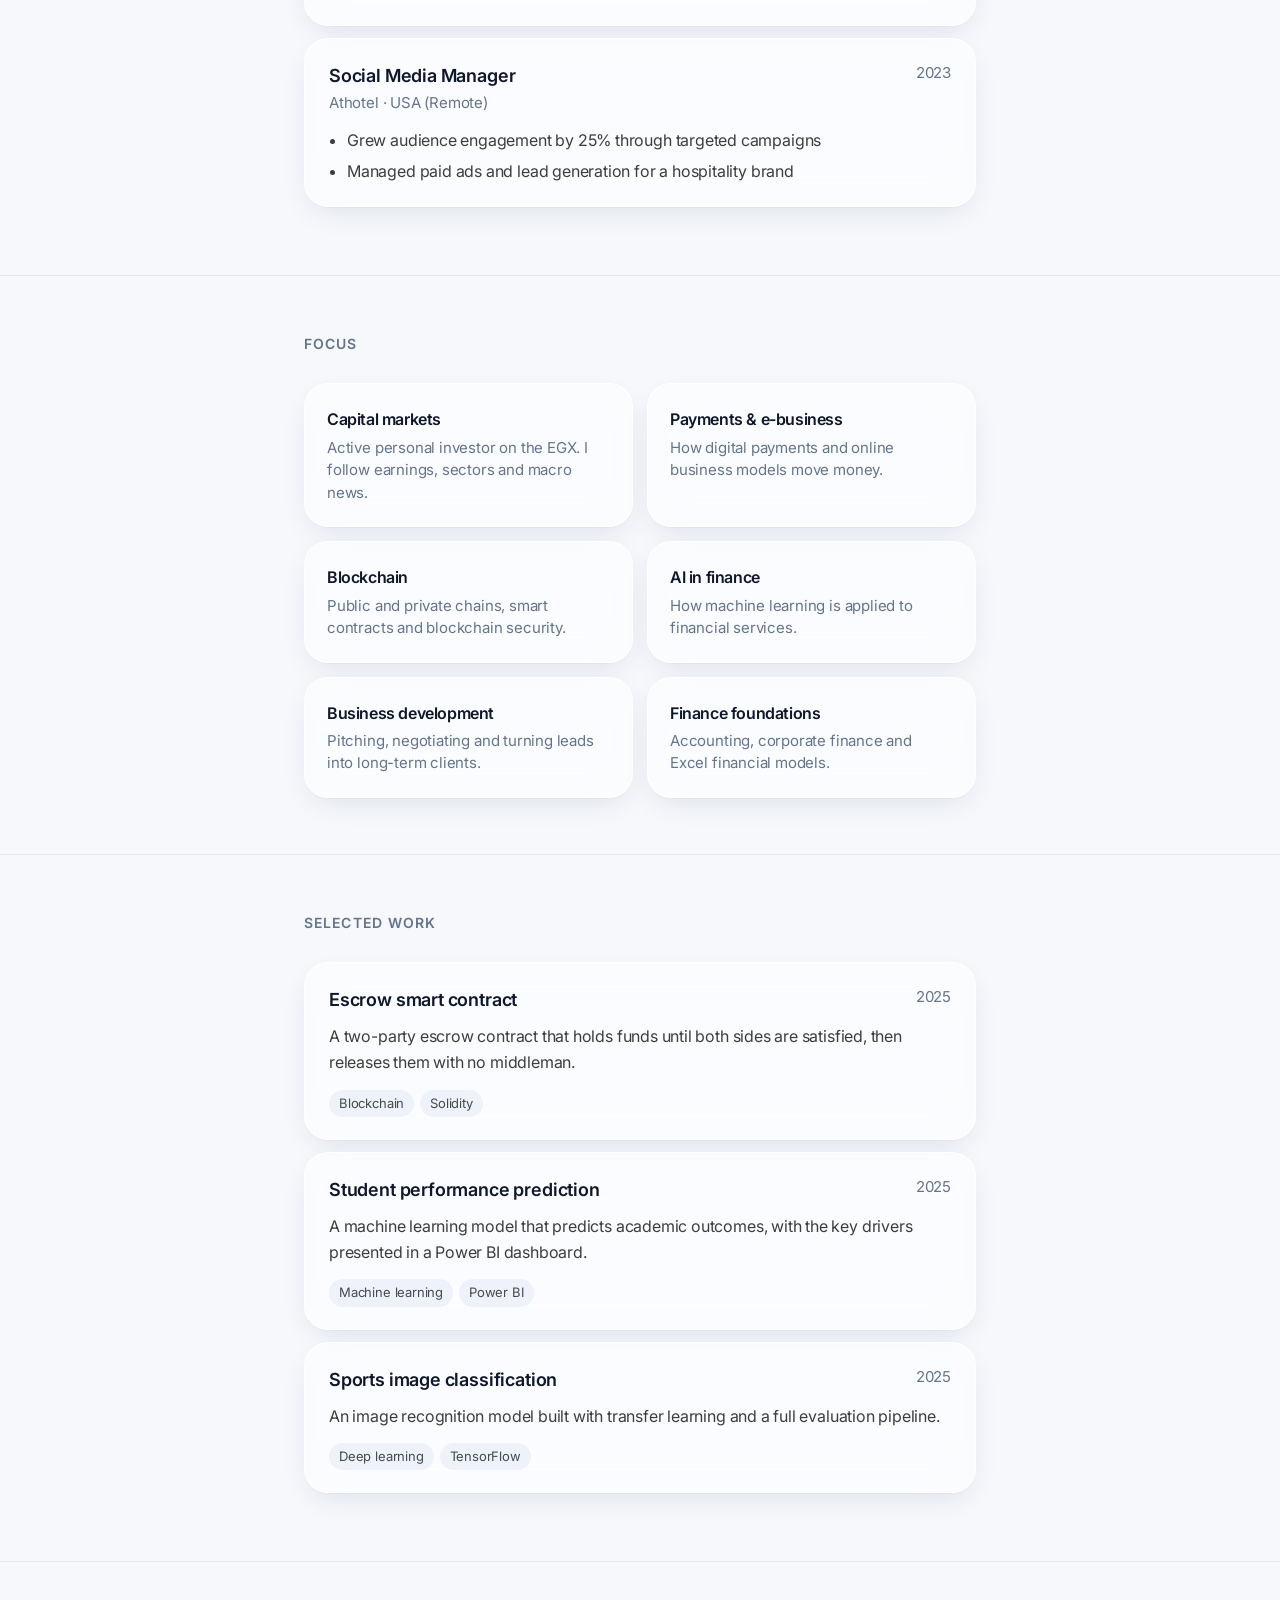
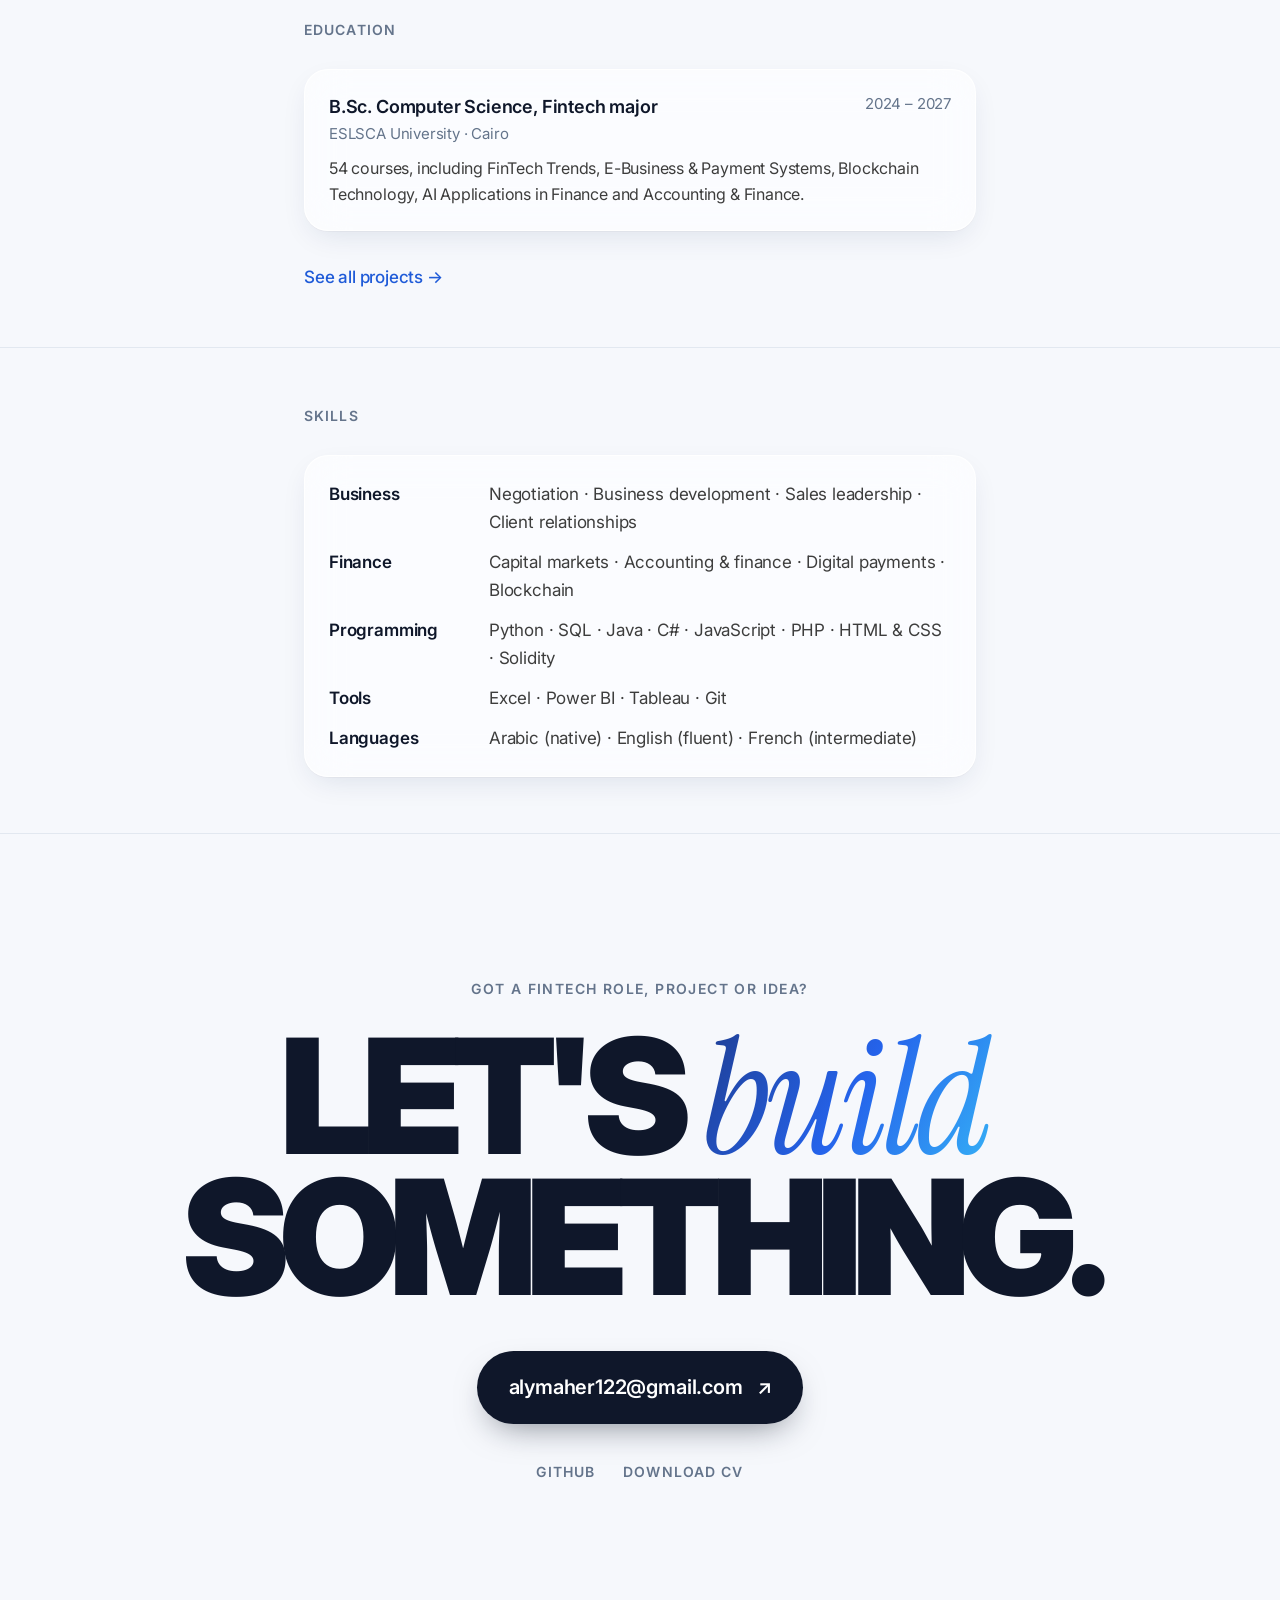
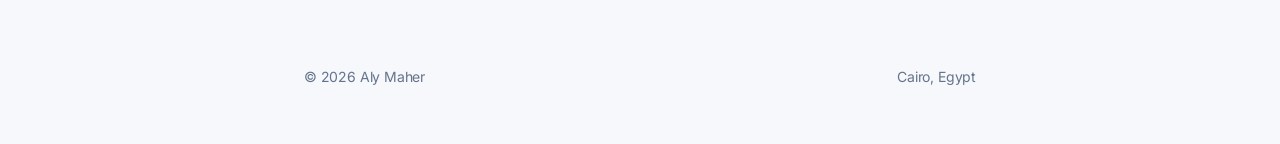
==== commit 341c3596: "Add files via upload" ====
--- a/index.html
+++ b/index.html
@@ -4,450 +4,223 @@
 <meta charset="utf-8">
 <meta name="viewport" content="width=device-width, initial-scale=1">
 <title>Aly Maher — Fintech</title>
-<meta name="description" content="Aly Maher — Fintech major at ESLSCA University, Cairo. Blockchain, digital payments, AI in finance and the software behind them.">
+<meta name="description" content="Aly Maher — Fintech major at ESLSCA University, Cairo. Business development, capital markets and digital finance.">
 <link rel="preconnect" href="https://fonts.googleapis.com">
 <link rel="preconnect" href="https://fonts.gstatic.com" crossorigin>
-<link href="https://fonts.googleapis.com/css2?family=Inter+Tight:wght@300;400;500;600;800;900&family=Instrument+Serif:ital@0;1&family=JetBrains+Mono:wght@400;500&display=swap" rel="stylesheet">
+<link href="https://fonts.googleapis.com/css2?family=Inter:wght@400;500;600;700&family=Instrument+Serif:ital@0;1&display=swap" rel="stylesheet">
 <style>
 :root{
-  --bg:#07080b; --bg2:#0d0f14; --fg:#f2f1ec; --muted:#8a8d96; --line:rgba(255,255,255,.09);
-  --accent:#3d7bff; --accent2:#8fb3ff; --gold:#f2b33d;
-  --sans:"Inter Tight",system-ui,sans-serif; --serif:"Instrument Serif",Georgia,serif; --mono:"JetBrains Mono",ui-monospace,monospace;
-  --pad:clamp(16px,5vw,72px);
+  --bg:#f6f8fc; --fg:#0f172a; --muted:#64748b; --line:#e2e8f0; --accent:#1f5bd8; --soft:#edf2fb;
+  --sans:"Inter",system-ui,-apple-system,sans-serif;
 }
 *{box-sizing:border-box;margin:0;padding:0}
 html{scroll-behavior:smooth}
-body{background:var(--bg);color:var(--fg);font-family:var(--sans);overflow-x:hidden;-webkit-font-smoothing:antialiased}
-a{color:inherit;text-decoration:none}
+body{background:var(--bg);color:var(--fg);font:400 17px/1.65 var(--sans);-webkit-font-smoothing:antialiased}
+a{color:inherit}
 ::selection{background:var(--accent);color:#fff}
-
-/* grain + orb */
-body::after{content:"";position:fixed;inset:-50%;pointer-events:none;z-index:100;opacity:.06;
-  background-image:url("data:image/svg+xml,%3Csvg xmlns='http://www.w3.org/2000/svg' width='160' height='160'%3E%3Cfilter id='n'%3E%3CfeTurbulence type='fractalNoise' baseFrequency='.9' numOctaves='3'/%3E%3C/filter%3E%3Crect width='100%25' height='100%25' filter='url(%23n)'/%3E%3C/svg%3E");
-  animation:grain 1s steps(4) infinite}
-@keyframes grain{25%{transform:translate(-3%,2%)}50%{transform:translate(2%,-3%)}75%{transform:translate(-1%,3%)}}
-.orb{position:fixed;width:60vmax;height:60vmax;border-radius:50%;pointer-events:none;z-index:0;
-  background:radial-gradient(circle,rgba(61,123,255,.22),transparent 60%);filter:blur(40px);
-  left:50%;top:40%;transform:translate(-50%,-50%);transition:transform 1.2s cubic-bezier(.2,.8,.2,1)}
-
-/* cursor */
-.cursor{position:fixed;left:0;top:0;width:10px;height:10px;border-radius:50%;background:var(--fg);pointer-events:none;z-index:200;mix-blend-mode:difference;
-  transform:translate(-50%,-50%);transition:width .3s,height .3s}
-.cursor.big{width:72px;height:72px}
-@media (hover:none){.cursor{display:none}}
-
-/* loader */
-.loader{position:fixed;inset:0;background:var(--bg);z-index:150;display:grid;place-items:center;transition:transform 1s cubic-bezier(.8,0,.2,1) .2s}
-.loader.done{transform:translateY(-100%)}
-.loader .count{font:500 clamp(48px,12vw,160px)/1 var(--sans);letter-spacing:-.04em;font-variant-numeric:tabular-nums}
-.loader .bar{position:absolute;bottom:0;left:0;height:2px;background:var(--accent);width:0}
-
-/* nav */
-nav{position:fixed;top:0;left:0;right:0;z-index:50;display:flex;justify-content:space-between;align-items:center;padding:22px var(--pad);
-  font:500 13px/1 var(--mono);text-transform:uppercase;letter-spacing:.06em;mix-blend-mode:difference}
-nav .links{display:flex;gap:28px}
-nav .links a{position:relative}
-nav .links a::after{content:"";position:absolute;left:0;bottom:-4px;height:1px;width:100%;background:currentColor;transform:scaleX(0);transform-origin:right;transition:transform .4s}
-nav .links a:hover::after{transform:scaleX(1);transform-origin:left}
-@media (max-width:700px){nav .links a:not(.keep){display:none}}
-
-main{position:relative;z-index:1}
-section,.hero{padding:clamp(80px,14vh,160px) var(--pad)}
-
-/* hero */
-.hero{min-height:100svh;display:flex;flex-direction:column;justify-content:flex-end;padding-bottom:clamp(32px,6vh,64px);position:relative}
-.hero .meta{display:flex;justify-content:space-between;gap:24px;font:400 13px/1.5 var(--mono);color:var(--muted);text-transform:uppercase;letter-spacing:.05em;margin-bottom:clamp(16px,3vh,32px);flex-wrap:wrap}
-.hero .meta .dot{display:inline-block;width:8px;height:8px;border-radius:50%;background:#2fdc7a;margin-right:8px;box-shadow:0 0 12px #2fdc7a;animation:pulse 2s infinite}
-@keyframes pulse{50%{opacity:.35}}
-.big{font-weight:900;font-size:clamp(64px,19.5vw,330px);line-height:.8;letter-spacing:-.065em;text-transform:uppercase;white-space:nowrap}
-.big .line{display:block;overflow:hidden;padding-bottom:.04em}
-.big .ch{display:inline-block;transform:translateY(110%);transition:transform 1.1s cubic-bezier(.2,.9,.1,1)}
-.ready .big .ch{transform:none}
-.big .serif{font-family:var(--serif);font-weight:400;font-style:italic;text-transform:none;letter-spacing:-.03em;color:var(--accent2)}
-.hero .sub{display:grid;grid-template-columns:1fr auto;gap:24px;align-items:end;margin-top:clamp(24px,4vh,48px);border-top:1px solid var(--line);padding-top:24px}
-.hero .sub p{max-width:520px;font-size:clamp(17px,1.6vw,22px);line-height:1.4;color:#c9cad0}
-.hero .sub p em{font-family:var(--serif);font-size:1.2em;color:var(--fg)}
-.scroll{font:400 12px var(--mono);color:var(--muted);text-transform:uppercase;letter-spacing:.08em;display:flex;align-items:center;gap:10px}
-.scroll i{width:1px;height:48px;background:linear-gradient(var(--fg),transparent);animation:drip 2s infinite}
-@keyframes drip{0%{transform:scaleY(0);transform-origin:top}50%{transform:scaleY(1);transform-origin:top}51%{transform-origin:bottom}100%{transform:scaleY(0);transform-origin:bottom}}
-@media (max-width:700px){.hero .sub{grid-template-columns:1fr}.scroll{display:none}}
-
-/* marquee */
-.marquee{border-block:1px solid var(--line);padding:26px 0;overflow:hidden;white-space:nowrap;position:relative;z-index:1}
-.marquee .track{display:inline-flex;animation:mq 38s linear infinite}
-.marquee span{font:500 clamp(28px,4vw,56px)/1 var(--sans);letter-spacing:-.03em;padding:0 28px;display:inline-flex;align-items:center;gap:56px}
-.marquee span::after{content:"✦";color:var(--accent);font-size:.5em}
-.marquee span:nth-child(even){font-family:var(--serif);font-style:italic;font-weight:400;color:var(--muted)}
-@keyframes mq{to{transform:translateX(-50%)}}
-
-/* labels */
-.label{font:500 12px var(--mono);color:var(--muted);text-transform:uppercase;letter-spacing:.1em;display:flex;align-items:center;gap:12px;margin-bottom:48px}
-.label b{color:var(--accent);font-weight:500}
-.label::after{content:"";flex:1;height:1px;background:var(--line)}
-
-/* about: word reveal */
-.about .text{font-size:clamp(28px,4.4vw,68px);line-height:1.08;letter-spacing:-.035em;font-weight:500;max-width:1400px}
-.about .text .w{opacity:.14;transition:opacity .3s}
-.about .text .w.on{opacity:1}
-.about .text .s{font-family:var(--serif);font-style:italic;font-weight:400;color:var(--accent2)}
-.stats{display:grid;grid-template-columns:repeat(4,1fr);margin-top:clamp(56px,10vh,120px);border-top:1px solid var(--line)}
-.stat{padding:28px 20px 0 0;border-right:1px solid var(--line)}
-.stat:last-child{border-right:0}
-.stat .n{font:800 clamp(44px,6vw,96px)/1 var(--sans);letter-spacing:-.05em}
-.stat .n small{font-size:.45em;color:var(--accent)}
-.stat .k{font:400 12px/1.4 var(--mono);color:var(--muted);text-transform:uppercase;letter-spacing:.06em;margin-top:12px}
-.stat+.stat{padding-left:20px}
-@media (max-width:700px){.stats{grid-template-columns:1fr 1fr}.stat:nth-child(2){border-right:0}.stat:nth-child(3){padding-left:0}.stat:nth-child(n+3){border-top:1px solid var(--line);margin-top:28px}}
-
-/* experience */
-.exp{list-style:none}
-.exp li{display:grid;grid-template-columns:140px 1fr 1fr;gap:32px;padding:40px 0;border-top:1px solid var(--line);position:relative;cursor:default}
-.exp li:last-child{border-bottom:1px solid var(--line)}
-.exp li::before{content:"";position:absolute;inset:0;background:linear-gradient(90deg,rgba(61,123,255,.08),transparent);transform:scaleX(0);transform-origin:left;transition:transform .7s cubic-bezier(.2,.9,.1,1);z-index:-1}
-.exp li:hover::before{transform:scaleX(1)}
-.exp .when{font:400 13px var(--mono);color:var(--muted);padding-top:10px}
-.exp h3{font-size:clamp(26px,3vw,44px);letter-spacing:-.035em;font-weight:600;line-height:1.05;transition:transform .5s cubic-bezier(.2,.9,.1,1)}
-.exp li:hover h3{transform:translateX(12px)}
-.exp .at{font-family:var(--serif);font-style:italic;font-size:22px;color:var(--accent2);margin-top:8px}
-.exp ul{list-style:none;color:#b5b7be;line-height:1.55;font-size:16px}
-.exp ul li{display:block;padding:0 0 10px 20px;border:0;position:relative}
-.exp ul li::before{content:"→";position:absolute;left:0;top:0;color:var(--accent);background:none;transform:none}
-@media (max-width:860px){.exp li{grid-template-columns:1fr;gap:12px}}
-
-/* projects */
-.projects{display:grid;grid-template-columns:repeat(2,1fr);gap:20px}
-.card{position:relative;background:var(--bg2);border:1px solid var(--line);border-radius:20px;padding:32px;min-height:340px;display:flex;flex-direction:column;overflow:hidden;
-  transform-style:preserve-3d;transition:transform .25s ease,border-color .4s}
-.card::before{content:"";position:absolute;inset:0;background:radial-gradient(500px circle at var(--mx,50%) var(--my,50%),rgba(61,123,255,.18),transparent 45%);opacity:0;transition:opacity .4s}
-.card:hover{border-color:rgba(61,123,255,.45)}
-.card:hover::before{opacity:1}
-.card .top{display:flex;justify-content:space-between;font:400 12px var(--mono);color:var(--muted);text-transform:uppercase;letter-spacing:.06em}
-.card .idx{font:800 120px/1 var(--sans);letter-spacing:-.06em;color:transparent;-webkit-text-stroke:1px rgba(255,255,255,.12);position:absolute;right:20px;bottom:-14px}
-.card h3{font-size:clamp(26px,2.6vw,38px);letter-spacing:-.035em;line-height:1.05;font-weight:600;margin-top:auto;max-width:85%;position:relative}
-.card p{color:#a9abb3;line-height:1.55;margin-top:14px;max-width:90%;position:relative}
-.tags{display:flex;flex-wrap:wrap;gap:8px;margin-top:20px;position:relative}
-.tags span{font:400 12px var(--mono);padding:6px 10px;border:1px solid var(--line);border-radius:99px;color:#c9cad0}
-.card.wide{grid-column:span 2;min-height:300px}
-@media (max-width:860px){.projects{grid-template-columns:1fr}.card.wide{grid-column:auto}}
-
-/* skills */
-.skills{display:grid;grid-template-columns:repeat(auto-fit,minmax(240px,1fr));border-top:1px solid var(--line);border-left:1px solid var(--line)}
-.skill{border-right:1px solid var(--line);border-bottom:1px solid var(--line);padding:28px;transition:background .4s}
-.skill:hover{background:var(--bg2)}
-.skill h4{font:500 12px var(--mono);color:var(--accent);text-transform:uppercase;letter-spacing:.1em;margin-bottom:18px}
-.skill p{font-size:18px;line-height:1.6;color:#d6d7dc}
-.langs{display:flex;gap:clamp(24px,5vw,80px);flex-wrap:wrap;margin-top:56px}
-.langs div{font:600 clamp(28px,3.4vw,48px)/1 var(--sans);letter-spacing:-.035em}
-.langs small{display:block;font:400 12px var(--mono);color:var(--muted);text-transform:uppercase;letter-spacing:.08em;margin-top:10px}
-
-/* fintech focus */
-.fx-title{font-weight:900;font-size:clamp(48px,8.5vw,150px);line-height:.85;letter-spacing:-.06em;text-transform:uppercase;margin-bottom:clamp(40px,7vh,80px)}
-.fx-title em{font-family:var(--serif);font-weight:400;text-transform:none;color:var(--gold);letter-spacing:-.03em}
-.fx{display:grid;grid-template-columns:repeat(3,1fr);border-top:1px solid var(--line);border-left:1px solid var(--line)}
-.fx-card{border-right:1px solid var(--line);border-bottom:1px solid var(--line);padding:32px 28px 28px;position:relative;overflow:hidden;min-height:260px;display:flex;flex-direction:column}
-.fx-card::before{content:"";position:absolute;inset:0;background:radial-gradient(circle at 0 0,rgba(242,179,61,.14),transparent 60%);opacity:0;transition:opacity .5s}
-.fx-card:hover::before{opacity:1}
-.fx-n{font:500 12px var(--mono);color:var(--gold)}
-.fx-card h3{font-size:clamp(22px,2.2vw,30px);font-weight:600;letter-spacing:-.03em;line-height:1.1;margin:28px 0 12px;position:relative}
-.fx-card p{color:#a9abb3;line-height:1.55;position:relative}
-.fx-c{display:flex;gap:6px;flex-wrap:wrap;margin-top:auto;padding-top:20px;position:relative}
-.fx-c span{font:400 11px var(--mono);padding:4px 9px;border-radius:99px;background:rgba(242,179,61,.12);color:#f5cf85}
-.fx-link{display:inline-block;margin-top:32px;font:500 14px var(--mono);text-transform:uppercase;letter-spacing:.06em;color:var(--gold);border-bottom:1px solid currentColor;padding-bottom:4px}
-@media (max-width:1000px){.fx{grid-template-columns:1fr 1fr}}
-@media (max-width:640px){.fx{grid-template-columns:1fr}}
-.card.feature{border-color:rgba(242,179,61,.35);background:linear-gradient(135deg,rgba(242,179,61,.08),var(--bg2) 55%)}
-.card.feature h3{font-size:clamp(32px,3.6vw,52px)}
-.skill.fin{grid-column:1/-1;background:linear-gradient(90deg,rgba(242,179,61,.07),transparent)}
-.skill.fin h4{color:var(--gold)}
-
-/* courses teaser */
-.teaser{display:grid;grid-template-columns:1.1fr 1fr;gap:clamp(32px,6vw,96px);align-items:end}
-.teaser h2{font-weight:900;font-size:clamp(48px,8vw,140px);line-height:.85;letter-spacing:-.06em;text-transform:uppercase}
-.teaser h2 em{font-family:var(--serif);font-weight:400;text-transform:none;color:var(--accent2);letter-spacing:-.03em}
-.teaser p{font-size:clamp(17px,1.5vw,20px);line-height:1.5;color:#c9cad0;margin-bottom:28px}
-.teaser .bar{display:flex;height:10px;border-radius:99px;overflow:hidden;margin-bottom:28px}
-.teaser .bar span{height:100%}
-@media (max-width:860px){.teaser{grid-template-columns:1fr}}
-
-/* contact */
-.contact{min-height:90svh;display:flex;flex-direction:column;justify-content:center;text-align:center}
-.contact .kicker{font:400 13px var(--mono);color:var(--muted);text-transform:uppercase;letter-spacing:.1em}
-.contact .cta{font-weight:900;font-size:clamp(56px,13vw,220px);line-height:.85;letter-spacing:-.065em;text-transform:uppercase;margin:28px 0 48px}
-.contact .cta em{font-family:var(--serif);font-weight:400;text-transform:none;color:var(--accent2)}
-.btn{align-self:center;display:inline-flex;align-items:center;gap:14px;padding:22px 34px;border-radius:99px;background:var(--fg);color:var(--bg);font:600 clamp(16px,1.6vw,20px) var(--sans);letter-spacing:-.01em;
-  position:relative;overflow:hidden;transition:transform .3s cubic-bezier(.2,.9,.1,1)}
-.btn::before{content:"";position:absolute;inset:0;background:var(--accent);transform:translateY(101%);transition:transform .5s cubic-bezier(.2,.9,.1,1);border-radius:inherit}
+.wrap{max-width:720px;margin:0 auto;padding:0 24px}
+
+nav{position:sticky;top:0;z-index:10;background:rgba(246,248,252,.92);backdrop-filter:blur(6px);border-bottom:1px solid transparent;transition:border-color .2s}
+nav.scrolled{border-bottom-color:var(--line)}
+nav .wrap{display:flex;justify-content:space-between;align-items:center;height:60px}
+nav .name{font-weight:600;text-decoration:none}
+nav .links{display:flex;gap:22px;font-size:15px}
+nav .links a{text-decoration:none;color:var(--muted)}
+nav .links a:hover{color:var(--fg)}
+@media (max-width:620px){nav .links a.opt{display:none}}
+
+header.intro{padding:96px 24px 72px}
+.intro h1{font-size:clamp(40px,7vw,56px);font-weight:700;letter-spacing:-.03em;line-height:1.1}
+.intro .lead{font-size:clamp(20px,2.6vw,24px);line-height:1.45;margin-top:18px;letter-spacing:-.01em}
+.intro .lead em{font-style:normal;color:var(--accent)}
+.intro .sub{color:var(--muted);margin-top:16px}
+.status{display:inline-flex;align-items:center;gap:8px;margin-top:28px;font-size:15px;padding:6px 12px;border:1px solid var(--line);border-radius:99px;background:#fff}
+.status i{width:8px;height:8px;border-radius:50%;background:#2563eb}
+.links-row{display:flex;flex-wrap:wrap;gap:10px;margin-top:28px}
+.pill{display:inline-flex;align-items:center;gap:6px;padding:10px 16px;border-radius:10px;border:1px solid var(--line);background:#fff;text-decoration:none;font-size:15px;font-weight:500;transition:border-color .2s,background .2s}
+.pill:hover{border-color:var(--fg)}
+.pill.primary{background:var(--fg);color:var(--bg);border-color:var(--fg)}
+.pill.primary:hover{background:var(--accent);border-color:var(--accent)}
+
+section{padding:56px 0;border-top:1px solid var(--line)}
+h2{font-size:14px;font-weight:600;text-transform:uppercase;letter-spacing:.08em;color:var(--muted);margin-bottom:28px}
+p+p{margin-top:14px}
+
+.row{display:grid;grid-template-columns:1fr auto;gap:4px 16px;padding:18px 0;border-bottom:1px solid var(--line)}
+.row:last-of-type{border-bottom:0}
+.row h3{font-size:18px;font-weight:600;letter-spacing:-.01em}
+.row .meta{color:var(--muted);font-size:15px}
+.row .when{color:var(--muted);font-size:15px;white-space:nowrap;grid-column:2;grid-row:1}
+.row ul{grid-column:1/-1;margin-top:8px;padding-left:18px;color:#3d3d3d;font-size:16px}
+.row ul li+li{margin-top:4px}
+.row p.desc{grid-column:1/-1;color:#3d3d3d;font-size:16px;margin-top:4px}
+@media (max-width:520px){.row{grid-template-columns:1fr}.row .when{grid-column:1;grid-row:auto}}
+
+.focus{display:grid;grid-template-columns:1fr 1fr;gap:12px}
+.focus div{background:#fff;border:1px solid var(--line);border-radius:12px;padding:18px}
+.focus h3{font-size:16px;font-weight:600}
+.focus p{font-size:15px;color:var(--muted);margin-top:4px;line-height:1.5}
+@media (max-width:560px){.focus{grid-template-columns:1fr}}
+
+.tags{display:flex;flex-wrap:wrap;gap:6px;grid-column:1/-1;margin-top:10px}
+.tags span{font-size:13px;padding:3px 10px;border-radius:99px;background:var(--soft);color:#4a4a4a}
+
+.skills dl{display:grid;grid-template-columns:140px 1fr;gap:12px 20px}
+.skills dt{font-weight:600}
+.skills dd{color:#3d3d3d}
+@media (max-width:520px){.skills dl{grid-template-columns:1fr;gap:2px}.skills dd{margin-bottom:12px}}
+
+.more{display:inline-block;margin-top:20px;color:var(--accent);font-weight:500;text-decoration:none}
+.more:hover{text-decoration:underline}
+
+.contact{min-height:88svh;display:flex;align-items:center;text-align:center}
+.contact .wrap{max-width:1100px;width:100%}
+.contact .kicker{font-size:14px;font-weight:600;text-transform:uppercase;letter-spacing:.1em;color:var(--muted)}
+.contact h2.cta{font-size:clamp(54px,12.5vw,168px);font-weight:900;line-height:.86;letter-spacing:-.065em;text-transform:uppercase;color:var(--fg);margin:28px 0 44px}
+.contact h2.cta em{font-family:"Instrument Serif",Georgia,serif;font-weight:400;text-transform:none;letter-spacing:-.03em;padding-right:.08em;
+  background:linear-gradient(120deg,#1e3a8a,#2563eb 50%,#38bdf8);-webkit-background-clip:text;background-clip:text;color:transparent}
+.btn{display:inline-flex;align-items:center;gap:14px;padding:20px 32px;border-radius:99px;background:var(--fg);color:#fff;font-size:clamp(16px,1.8vw,20px);font-weight:600;text-decoration:none;
+  position:relative;overflow:hidden;box-shadow:0 14px 34px -14px rgba(15,23,42,.55);transition:transform .3s cubic-bezier(.2,.9,.1,1)}
+.btn::before{content:"";position:absolute;inset:0;border-radius:inherit;background:linear-gradient(120deg,#1e3a8a,#2563eb 50%,#38bdf8);transform:translateY(101%);transition:transform .5s cubic-bezier(.2,.9,.1,1)}
 .btn:hover::before{transform:none}
-.btn:hover{color:#fff}
-.btn>*{position:relative}
-.socials{display:flex;justify-content:center;gap:32px;margin-top:40px;font:400 13px var(--mono);text-transform:uppercase;letter-spacing:.06em;color:var(--muted)}
+.btn:hover{transform:translateY(-2px)}
+.btn>*{position:relative;word-break:break-all}
+.socials{display:flex;justify-content:center;gap:28px;margin-top:36px;font-size:14px;font-weight:600;text-transform:uppercase;letter-spacing:.08em}
+.socials a{color:var(--muted);text-decoration:none}
 .socials a:hover{color:var(--fg)}
-footer{display:flex;justify-content:space-between;padding:28px var(--pad);border-top:1px solid var(--line);font:400 12px var(--mono);color:var(--muted);text-transform:uppercase;letter-spacing:.06em;position:relative;z-index:1;flex-wrap:wrap;gap:12px}
-
-/* reveal */
-.rv{opacity:0;transform:translateY(40px);transition:opacity 1s cubic-bezier(.2,.9,.1,1),transform 1s cubic-bezier(.2,.9,.1,1)}
-.rv.in{opacity:1;transform:none}
-
-@media (prefers-reduced-motion:reduce){
-  *,*::before,*::after{animation:none!important;transition:none!important}
-  .rv{opacity:1;transform:none}.big .ch{transform:none}.about .text .w{opacity:1}
-}
+footer{padding:40px 0 56px;color:var(--muted);font-size:14px}
+footer .wrap{display:flex;justify-content:space-between;gap:12px;flex-wrap:wrap}
 </style>
+<link rel="stylesheet" href="fx.css">
 </head>
 <body>
-<div class="loader" id="loader"><div class="count" id="count">0</div><div class="bar" id="bar"></div></div>
-<div class="cursor" id="cursor"></div>
-<div class="orb" id="orb"></div>
-
-<nav>
-  <a href="#top" class="keep">Aly Maher ©26</a>
+
+<nav id="nav"><div class="wrap">
+  <a class="name" href="#top">Aly Maher</a>
   <div class="links">
-    <a href="#about">About</a><a href="#fintech">Fintech</a><a href="#work">Experience</a><a href="#projects">Projects</a><a href="courses.html">Courses</a><a href="#contact" class="keep">Contact</a>
+    <a class="opt" href="#about">About</a><a class="opt" href="#experience">Experience</a><a href="courses.html">Projects</a><a href="#contact">Contact</a>
   </div>
-</nav>
+</div></nav>
 
 <main id="top">
-  <header class="hero">
-    <div class="meta">
-      <span><span class="dot"></span>Open to full-time Fintech roles</span>
-      <span>Cairo, Egypt · 30.04°N 31.23°E</span>
-      <span>Fintech major @ ESLSCA</span>
-    </div>
-    <h1 class="big" aria-label="Aly Maher">
-      <span class="line" data-split>Aly</span>
-      <span class="line" data-split>Maher<span class="serif">.</span></span>
-    </h1>
-    <div class="sub">
-      <p>Fintech major building at the edge of <em>code</em> and <em>capital</em> — blockchain, digital payments and AI for finance, backed by a full Computer Science toolkit.</p>
-      <div class="scroll"><i></i>Scroll</div>
+  <header class="intro wrap">
+    <h1 data-split data-loader>Hi, I'm Aly.</h1>
+    <p class="lead">I work where finance meets people: <em>Fintech, capital markets and deals.</em></p>
+    <p class="sub">Final-year Fintech major at ESLSCA University in Cairo, graduating June 2027.</p>
+    <div class="status"><i></i>Open to full-time Fintech roles from June 2027</div>
+    <div class="links-row">
+      <a class="pill primary" href="mailto:alymaher122@gmail.com">Email me</a>
+      <a class="pill" href="cv.pdf" target="_blank">Download CV</a>
+      <a class="pill" href="https://github.com/alyhassanmaher" target="_blank" rel="noopener">GitHub</a>
+    </div>
+    <div class="stats">
+      <div class="stat"><div class="n" data-count="12">0</div><div class="k">Sales reps led at Winhouse</div></div>
+      <div class="stat"><div class="n"><span data-count="25">0</span><small>%</small></div><div class="k">Engagement growth at Athotel</div></div>
+      <div class="stat"><div class="n" data-count="7">0</div><div class="k">Fintech & blockchain courses</div></div>
+      <div class="stat"><div class="n" data-count="54">0</div><div class="k">University courses</div></div>
     </div>
   </header>
 
   <div class="marquee" aria-hidden="true"><div class="track">
-    <span>Fintech</span><span>Blockchain</span><span>Smart Contracts</span><span>Digital Payments</span><span>AI in Finance</span><span>Cloud FinTech</span><span>Machine Learning</span><span>Accounting & Finance</span>
-    <span>Fintech</span><span>Blockchain</span><span>Smart Contracts</span><span>Digital Payments</span><span>AI in Finance</span><span>Cloud FinTech</span><span>Machine Learning</span><span>Accounting & Finance</span>
+    <span>Fintech</span><span>Capital markets</span><span>EGX</span><span>Business development</span><span>Digital payments</span><span>Negotiation</span><span>Blockchain</span><span>AI in finance</span>
+    <span>Fintech</span><span>Capital markets</span><span>EGX</span><span>Business development</span><span>Digital payments</span><span>Negotiation</span><span>Blockchain</span><span>AI in finance</span>
   </div></div>
 
-  <section class="about" id="about">
-    <div class="label rv"><b>01</b> About</div>
-    <p class="text" id="aboutText">I'm a Fintech major at ESLSCA University, building the <span class="s">technology behind money.</span> I write smart contracts, study how payments and blockchains really work, and apply machine learning to <span class="s">financial problems</span> — with real experience leading sales teams and running operations for US companies.</p>
-    <div class="stats">
-      <div class="stat rv"><div class="n"><span data-count="7">0</span></div><div class="k">Fintech & blockchain courses</div></div>
-      <div class="stat rv"><div class="n"><span data-count="12">0</span></div><div class="k">Sales reps led at Winhouse</div></div>
-      <div class="stat rv"><div class="n"><span data-count="25">0</span><small>%</small></div><div class="k">Engagement growth at Athotel</div></div>
-      <div class="stat rv"><div class="n"><span data-count="54">0</span></div><div class="k">University courses completed or in progress</div></div>
-    </div>
-  </section>
-
-  <section id="fintech">
-    <div class="label rv"><b>02</b> Fintech focus</div>
-    <h2 class="fx-title rv">Where code<br>meets <em>capital.</em></h2>
-    <div class="fx">
-      <article class="fx-card rv"><span class="fx-n">01</span><h3>Blockchain & Smart Contracts</h3>
-        <p>Public vs private chains, blockchain security and Solidity contracts, including my own escrow contract.</p>
-        <div class="fx-c"><span>DFIN402</span><span>DFIN501</span></div></article>
-      <article class="fx-card rv"><span class="fx-n">02</span><h3>Payments & E-Business</h3>
-        <p>How digital payment systems and online business models move money between people and platforms.</p>
-        <div class="fx-c"><span>DFIN505</span></div></article>
-      <article class="fx-card rv"><span class="fx-n">03</span><h3>AI in Finance</h3>
-        <p>Machine learning, from regression to PyTorch neural networks, applied to financial services.</p>
-        <div class="fx-c"><span>DFIN506</span><span>DDSC405</span><span>DDSC201</span></div></article>
-      <article class="fx-card rv"><span class="fx-n">04</span><h3>Cloud for FinTech</h3>
-        <p>Compute, serverless and cloud security: the infrastructure modern financial products run on.</p>
-        <div class="fx-c"><span>DFIN507</span><span>DNSC302</span><span>DNSC403</span></div></article>
-      <article class="fx-card rv"><span class="fx-n">05</span><h3>Finance Foundations</h3>
-        <p>Financial accounting, corporate finance and Excel financial models: the language of the business side.</p>
-        <div class="fx-c"><span>DFIN301</span></div></article>
-      <article class="fx-card rv"><span class="fx-n">06</span><h3>FinTech Strategy & Disruption</h3>
-        <p>Where the industry is heading, why incumbents get disrupted, and how to build and pitch a venture.</p>
-        <div class="fx-c"><span>DFIN504</span><span>DMGT202</span><span>DMGT203</span></div></article>
-    </div>
-    <a class="fx-link rv" href="courses.html#track" data-hover>See the full Fintech track →</a>
-  </section>
-
-  <section id="work">
-    <div class="label rv"><b>03</b> Experience</div>
-    <ol class="exp">
-      <li class="rv">
-        <div class="when">2025 — Now</div>
-        <div><h3>Technical Operations & Digital Support</h3><div class="at">Lisa Zahya Coaching · New York (Remote)</div></div>
-        <ul><li>Run end-to-end digital business operations for a US-based coaching firm</li><li>Maintain backend systems, automate online workflows and fix infrastructure issues</li><li>Coordinate cross-functional processes for platform uptime and data integrity</li></ul>
-      </li>
-      <li class="rv">
-        <div class="when">2024 — 2025</div>
-        <div><h3>Sales Supervisor</h3><div class="at">Winhouse · Cairo</div></div>
-        <ul><li>Led a team of 12 sales representatives across daily operations</li><li>Drove measurable gains in team sales and customer satisfaction</li><li>Reported weekly performance analytics to senior management</li></ul>
-      </li>
-      <li class="rv">
-        <div class="when">2023</div>
-        <div><h3>Social Media Manager</h3><div class="at">Athotel · USA (Remote)</div></div>
-        <ul><li>Grew audience engagement by 25% through targeted campaigns</li><li>Managed paid ads and lead-generation pipelines for a hospitality brand</li></ul>
-      </li>
-    </ol>
-  </section>
-
-  <section id="projects">
-    <div class="label rv"><b>04</b> Selected projects</div>
-    <div class="projects">
-      <article class="card wide feature rv"><div class="top"><span>Fintech · Blockchain</span><span>2025</span></div><div class="idx">01</div>
-        <h3>Escrow Smart Contract</h3><p>A two-party escrow contract in Solidity that holds funds until both sides are satisfied, then releases them with no middleman. Developed and debugged with full test coverage.</p>
-        <div class="tags"><span>Solidity</span><span>Smart Contracts</span><span>Remix IDE</span><span>Testing</span></div></article>
-      <article class="card rv"><div class="top"><span>Machine Learning</span><span>2025</span></div><div class="idx">02</div>
-        <h3>Student Performance Prediction</h3><p>Supervised classification model predicting academic outcomes, with key drivers surfaced in an interactive Power BI dashboard.</p>
-        <div class="tags"><span>Python</span><span>scikit-learn</span><span>Power BI</span></div></article>
-      <article class="card rv"><div class="top"><span>Computer Vision</span><span>2025</span></div><div class="idx">03</div>
-        <h3>Sports Image Classification</h3><p>Multi-class CNN using transfer learning across ResNet50, MobileNetV2 and EfficientNetB0 with a full evaluation pipeline.</p>
-        <div class="tags"><span>TensorFlow</span><span>ResNet50</span><span>MobileNetV2</span></div></article>
-      <article class="card rv"><div class="top"><span>Deep Learning</span><span>2025</span></div><div class="idx">04</div>
-        <h3>Fashion-MNIST Classifier</h3><p>Convolutional neural network trained for 10-class fashion item recognition.</p>
-        <div class="tags"><span>Keras</span><span>CNN</span></div></article>
-      <article class="card rv"><div class="top"><span>Full-Stack</span><span>2024 — 2025</span></div><div class="idx">05</div>
-        <h3>Dynamic Web Applications</h3><p>Database-backed full-stack apps applying REST principles, form validation and responsive design.</p>
-        <div class="tags"><span>PHP</span><span>JavaScript</span><span>SQL</span><span>HTML/CSS</span></div></article>
-    </div>
-  </section>
-
-  <section id="skills">
-    <div class="label rv"><b>05</b> Toolkit</div>
-    <div class="skills">
-      <div class="skill rv fin"><h4>Fintech</h4><p>Solidity · Smart Contracts · Public & Private Blockchains · Blockchain Security · Digital Payments · Accounting & Finance · Excel Financial Models</p></div>
-      <div class="skill rv"><h4>Languages</h4><p>Python · JavaScript · SQL · PHP · Java · C# · HTML · CSS</p></div>
-      <div class="skill rv"><h4>Data & ML</h4><p>PyTorch · TensorFlow · CNNs & Transfer Learning · NumPy · Power BI · Tableau</p></div>
-      <div class="skill rv"><h4>Web & Cloud</h4><p>React · Next.js · Node.js · Express · AWS / GCP · Serverless · Agile/Scrum · Git</p></div>
-      <div class="skill rv"><h4>Databases</h4><p>MySQL · Database Management · Systems & Administration</p></div>
-      <div class="skill rv"><h4>Security & Systems</h4><p>Cybersecurity · Cryptography · Linux · Networking · IoT</p></div>
-    </div>
-    <div class="langs rv">
-      <div>Arabic<small>Native</small></div><div>English<small>Fluent</small></div><div>Français<small>Intermediate</small></div>
-    </div>
-  </section>
-
-  <section id="courses">
-    <div class="label rv"><b>06</b> Coursework</div>
-    <div class="teaser">
-      <h2 class="rv">54 courses.<br><em>One major.</em></h2>
-      <div class="rv">
-        <div class="bar" aria-hidden="true"><span style="flex:12;background:#3d7bff"></span><span style="flex:6;background:#a46bff"></span><span style="flex:7;background:#f2b33d"></span><span style="flex:5;background:#2fd2c1"></span><span style="flex:4;background:#ff7a59"></span><span style="flex:8;background:#7ad65a"></span><span style="flex:12;background:#e86fb0"></span></div>
-        <p>Every course I've taken at ESLSCA, with the Fintech track up front: blockchain, payments, AI and cloud for finance, plus the Computer Science foundation underneath it.</p>
-        <a class="btn" href="courses.html" data-hover><span>Explore all coursework</span><span>→</span></a>
-      </div>
-    </div>
-  </section>
-
-  <section class="contact" id="contact">
-    <div class="kicker rv">07 — Got a fintech role, project or idea?</div>
-    <h2 class="cta rv">Let's <em>build</em><br>something.</h2>
-    <a class="btn rv" href="mailto:alymaher122@gmail.com" data-hover><span>alymaher122@gmail.com</span><span>↗</span></a>
-    <div class="socials rv">
-      <a href="https://github.com/alyhassanmaher" target="_blank" rel="noopener" data-hover>GitHub</a>
-      <a href="cv.pdf" target="_blank" data-hover>Download CV</a>
-    </div>
-  </section>
+  <section id="about"><div class="wrap">
+    <h2>About</h2>
+    <p>I'm a Fintech major at ESLSCA University focused on the commercial side of financial technology: building client relationships, negotiating partnerships and understanding how payments, blockchain and investment platforms create value.</p>
+    <p>I bring proven sales leadership, an active portfolio on the Egyptian Exchange and the technical grounding to work confidently with product teams in capital markets and Fintech.</p>
+  </div></section>
+
+  <section id="experience"><div class="wrap">
+    <h2>Experience</h2>
+    <div class="row">
+      <div><h3>Technical Operations & Digital Support</h3><div class="meta">Lisa Zahya Coaching · New York (Remote)</div></div>
+      <div class="when">2025 – Now</div>
+      <ul><li>Run day-to-day digital operations for a US-based coaching business</li><li>Automate online workflows and keep client-facing systems reliable</li></ul>
+    </div>
+    <div class="row">
+      <div><h3>Sales Supervisor</h3><div class="meta">Winhouse · Cairo</div></div>
+      <div class="when">2024 – 2025</div>
+      <ul><li>Led a team of 12 sales representatives across daily operations</li><li>Drove measurable gains in team sales and customer satisfaction</li></ul>
+    </div>
+    <div class="row">
+      <div><h3>Social Media Manager</h3><div class="meta">Athotel · USA (Remote)</div></div>
+      <div class="when">2023</div>
+      <ul><li>Grew audience engagement by 25% through targeted campaigns</li><li>Managed paid ads and lead generation for a hospitality brand</li></ul>
+    </div>
+  </div></section>
+
+  <section id="focus"><div class="wrap">
+    <h2>Focus</h2>
+    <div class="focus">
+      <div><h3>Capital markets</h3><p>Active personal investor on the EGX. I follow earnings, sectors and macro news.</p></div>
+      <div><h3>Payments & e-business</h3><p>How digital payments and online business models move money.</p></div>
+      <div><h3>Blockchain</h3><p>Public and private chains, smart contracts and blockchain security.</p></div>
+      <div><h3>AI in finance</h3><p>How machine learning is applied to financial services.</p></div>
+      <div><h3>Business development</h3><p>Pitching, negotiating and turning leads into long-term clients.</p></div>
+      <div><h3>Finance foundations</h3><p>Accounting, corporate finance and Excel financial models.</p></div>
+    </div>
+  </div></section>
+
+  <section id="work"><div class="wrap">
+    <h2>Selected work</h2>
+    <div class="row">
+      <div><h3>Escrow smart contract</h3></div><div class="when">2025</div>
+      <p class="desc">A two-party escrow contract that holds funds until both sides are satisfied, then releases them with no middleman.</p>
+      <div class="tags"><span>Blockchain</span><span>Solidity</span></div>
+    </div>
+    <div class="row">
+      <div><h3>Student performance prediction</h3></div><div class="when">2025</div>
+      <p class="desc">A machine learning model that predicts academic outcomes, with the key drivers presented in a Power BI dashboard.</p>
+      <div class="tags"><span>Machine learning</span><span>Power BI</span></div>
+    </div>
+    <div class="row">
+      <div><h3>Sports image classification</h3></div><div class="when">2025</div>
+      <p class="desc">An image recognition model built with transfer learning and a full evaluation pipeline.</p>
+      <div class="tags"><span>Deep learning</span><span>TensorFlow</span></div>
+    </div>
+  </div></section>
+
+  <section id="education"><div class="wrap">
+    <h2>Education</h2>
+    <div class="row">
+      <div><h3>B.Sc. Computer Science, Fintech major</h3><div class="meta">ESLSCA University · Cairo</div></div>
+      <div class="when">2024 – 2027</div>
+      <p class="desc">54 courses, including FinTech Trends, E-Business & Payment Systems, Blockchain Technology, AI Applications in Finance and Accounting & Finance.</p>
+    </div>
+    <a class="more" href="courses.html">See all projects →</a>
+  </div></section>
+
+  <section class="skills" id="skills"><div class="wrap">
+    <h2>Skills</h2>
+    <dl>
+      <dt>Business</dt><dd>Negotiation · Business development · Sales leadership · Client relationships</dd>
+      <dt>Finance</dt><dd>Capital markets · Accounting & finance · Digital payments · Blockchain</dd>
+      <dt>Programming</dt><dd>Python · SQL · Java · C# · JavaScript · PHP · HTML & CSS · Solidity</dd>
+      <dt>Tools</dt><dd>Excel · Power BI · Tableau · Git</dd>
+      <dt>Languages</dt><dd>Arabic (native) · English (fluent) · French (intermediate)</dd>
+    </dl>
+  </div></section>
+
+  <section class="contact" id="contact"><div class="wrap">
+    <div class="kicker">Got a Fintech role, project or idea?</div>
+    <h2 class="cta">Let's <em>build</em><br>something.</h2>
+    <a class="btn" href="mailto:alymaher122@gmail.com"><span>alymaher122@gmail.com</span><span>↗</span></a>
+    <div class="socials">
+      <a href="https://github.com/alyhassanmaher" target="_blank" rel="noopener">GitHub</a>
+      <a href="cv.pdf" target="_blank">Download CV</a>
+    </div>
+  </div></section>
 </main>
 
-<footer><span>© 2026 Aly Maher</span><span id="clock">Cairo —</span><a href="#top">Back to top ↑</a></footer>
+<footer><div class="wrap"><span>© 2026 Aly Maher</span><span>Cairo, Egypt</span></div></footer>
 
 <script>
-(() => {
-  const reduce = matchMedia('(prefers-reduced-motion: reduce)').matches;
-
-  // split hero letters
-  document.querySelectorAll('[data-split]').forEach(line => {
-    let i = 0;
-    [...line.childNodes].forEach(node => {
-      if (node.nodeType === 3) {
-        const frag = document.createDocumentFragment();
-        [...node.textContent].forEach(c => {
-          const s = document.createElement('span');
-          s.className = 'ch'; s.textContent = c;
-          s.style.transitionDelay = (0.05 * i++ + (line.previousElementSibling ? .15 : 0)) + 's';
-          frag.appendChild(s);
-        });
-        node.replaceWith(frag);
-      } else { node.classList.add('ch'); node.style.transitionDelay = (0.05 * i++ + .2) + 's'; }
-    });
-  });
-
-  // loader
-  const loader = document.getElementById('loader'), count = document.getElementById('count'), bar = document.getElementById('bar');
-  const finish = () => { loader.classList.add('done'); setTimeout(() => document.body.classList.add('ready'), 500); };
-  if (reduce) { loader.remove(); document.body.classList.add('ready'); }
-  else {
-    let n = 0;
-    const tick = () => {
-      n = Math.min(100, n + Math.ceil(Math.random() * 9));
-      count.textContent = n; bar.style.width = n + '%';
-      n < 100 ? setTimeout(tick, 40) : setTimeout(finish, 250);
-    };
-    tick();
-  }
-
-  // cursor + orb
-  const cur = document.getElementById('cursor'), orb = document.getElementById('orb');
-  let mx = innerWidth / 2, my = innerHeight / 2, cx = mx, cy = my;
-  addEventListener('mousemove', e => {
-    mx = e.clientX; my = e.clientY;
-    orb.style.transform = `translate(calc(-50% + ${(mx - innerWidth/2) * .15}px), calc(-50% + ${(my - innerHeight/2) * .15}px))`;
-  });
-  (function loop(){ cx += (mx - cx) * .2; cy += (my - cy) * .2; cur.style.left = cx + 'px'; cur.style.top = cy + 'px'; requestAnimationFrame(loop); })();
-  document.querySelectorAll('a,[data-hover],.card').forEach(el => {
-    el.addEventListener('mouseenter', () => cur.classList.add('big'));
-    el.addEventListener('mouseleave', () => cur.classList.remove('big'));
-  });
-
-  // reveal on scroll
-  const io = new IntersectionObserver(es => es.forEach(e => {
-    if (e.isIntersecting) { e.target.classList.add('in'); io.unobserve(e.target); }
-  }), { threshold: .15 });
-  document.querySelectorAll('.rv').forEach((el, i) => { el.style.transitionDelay = (i % 4) * .08 + 's'; io.observe(el); });
-
-  // count-up stats
-  const cio = new IntersectionObserver(es => es.forEach(e => {
-    if (!e.isIntersecting) return;
-    const el = e.target, end = parseFloat(el.dataset.count), dec = (el.dataset.count.split('.')[1] || '').length, t0 = performance.now();
-    const step = t => { const p = Math.min(1, (t - t0) / 1600), v = end * (1 - Math.pow(1 - p, 4)); el.textContent = v.toFixed(dec); if (p < 1) requestAnimationFrame(step); };
-    reduce ? el.textContent = el.dataset.count : requestAnimationFrame(step);
-    cio.unobserve(el);
-  }), { threshold: .6 });
-  document.querySelectorAll('[data-count]').forEach(el => cio.observe(el));
-
-  // about: words light up as you scroll
-  const about = document.getElementById('aboutText');
-  const wrapWords = node => [...node.childNodes].forEach(n => {
-    if (n.nodeType === 3) {
-      const frag = document.createDocumentFragment();
-      n.textContent.split(/(\s+)/).forEach(w => {
-        if (!w.trim()) return frag.appendChild(document.createTextNode(w));
-        const s = document.createElement('span'); s.className = 'w'; s.textContent = w; frag.appendChild(s);
-      });
-      n.replaceWith(frag);
-    } else wrapWords(n);
-  });
-  wrapWords(about);
-  const words = about.querySelectorAll('.w');
-  const onScroll = () => {
-    const r = about.getBoundingClientRect();
-    const p = Math.max(0, Math.min(1, (innerHeight * .85 - r.top) / (r.height + innerHeight * .35)));
-    const k = Math.floor(p * words.length);
-    words.forEach((w, i) => w.classList.toggle('on', i < k));
-  };
-  addEventListener('scroll', onScroll, { passive: true }); onScroll();
-
-  // project cards: spotlight + tilt
-  document.querySelectorAll('.card').forEach(c => {
-    c.addEventListener('mousemove', e => {
-      const r = c.getBoundingClientRect(), x = e.clientX - r.left, y = e.clientY - r.top;
-      c.style.setProperty('--mx', x + 'px'); c.style.setProperty('--my', y + 'px');
-      if (!reduce) c.style.transform = `perspective(900px) rotateX(${(y / r.height - .5) * -6}deg) rotateY(${(x / r.width - .5) * 6}deg)`;
-    });
-    c.addEventListener('mouseleave', () => c.style.transform = '');
-  });
-
-  // Cairo clock
-  const clock = document.getElementById('clock');
-  const setClock = () => clock.textContent = 'Cairo — ' + new Date().toLocaleTimeString('en-GB', { timeZone: 'Africa/Cairo', hour: '2-digit', minute: '2-digit' });
-  setClock(); setInterval(setClock, 30000);
-})();
+const nav = document.getElementById('nav');
+const onScroll = () => nav.classList.toggle('scrolled', scrollY > 8);
+addEventListener('scroll', onScroll, { passive: true }); onScroll();
 </script>
+<script src="fx.js"></script>
 </body>
 </html>
--- a/fx.css
+++ b/fx.css
@@ -0,0 +1,101 @@
+/* Shared "futuristic widget" layer for both pages.
+   Apple-style system font, frosted rounded widgets, glow, grain and motion. */
+
+:root{
+  --sans:-apple-system,BlinkMacSystemFont,"SF Pro Display","SF Pro Text","Inter",system-ui,sans-serif;
+  --r:24px;
+  --glass:rgba(255,255,255,.62);
+  --glass-line:rgba(255,255,255,.85);
+  --shadow:0 1px 1px rgba(0,0,0,.03),0 10px 30px -8px rgba(20,40,90,.12);
+  --grad:linear-gradient(120deg,#1e3a8a,#2563eb 50%,#38bdf8);
+}
+body{font-family:var(--sans);letter-spacing:-.011em;overflow-x:hidden}
+h1,h3,.intro .lead{letter-spacing:-.025em}
+
+/* ambient background: soft colour blobs + grain */
+.fx-bg{position:fixed;inset:0;z-index:-1;pointer-events:none;overflow:hidden}
+.fx-bg b{position:absolute;border-radius:50%;filter:blur(70px);opacity:.55;animation:drift 22s ease-in-out infinite alternate}
+.fx-bg b:nth-child(1){width:46vmax;height:46vmax;left:-12vmax;top:-14vmax;background:#c7dbff}
+.fx-bg b:nth-child(2){width:38vmax;height:38vmax;right:-10vmax;top:20vh;background:#dcd6ff;animation-duration:28s}
+.fx-bg b:nth-child(3){width:34vmax;height:34vmax;left:30vw;bottom:-16vmax;background:#c9efff;animation-duration:32s}
+.fx-bg .glow{position:absolute;width:520px;height:520px;border-radius:50%;background:radial-gradient(circle,rgba(37,99,235,.18),transparent 65%);transform:translate(-50%,-50%);left:50%;top:30%;transition:left .8s cubic-bezier(.2,.8,.2,1),top .8s cubic-bezier(.2,.8,.2,1)}
+@keyframes drift{to{transform:translate(6vmax,4vmax) scale(1.08)}}
+body::after{content:"";position:fixed;inset:-50%;pointer-events:none;z-index:100;opacity:.035;
+  background-image:url("data:image/svg+xml,%3Csvg xmlns='http://www.w3.org/2000/svg' width='160' height='160'%3E%3Cfilter id='n'%3E%3CfeTurbulence type='fractalNoise' baseFrequency='.9' numOctaves='3'/%3E%3C/filter%3E%3Crect width='100%25' height='100%25' filter='url(%23n)'/%3E%3C/svg%3E");
+  animation:grain 1s steps(4) infinite}
+@keyframes grain{25%{transform:translate(-3%,2%)}50%{transform:translate(2%,-3%)}75%{transform:translate(-1%,3%)}}
+body{background:var(--bg)}
+main,footer{position:relative}
+
+/* floating glass nav */
+nav{background:transparent!important;backdrop-filter:none!important;border-bottom:0!important;padding-top:12px}
+nav .wrap{background:var(--glass);backdrop-filter:blur(22px) saturate(180%);-webkit-backdrop-filter:blur(22px) saturate(180%);
+  border:1px solid var(--glass-line);border-radius:18px;box-shadow:var(--shadow);height:54px;padding:0 20px;max-width:calc(100% - 32px)}
+@media (min-width:800px){nav .wrap{max-width:760px}}
+
+/* widgets: every box becomes a rounded frosted card */
+.focus>div,.fc,.area,.hstats>div,.stat,.wrap>.row,.status,.pill:not(.primary),.chip,.support a,.skills dl{
+  background:var(--glass);backdrop-filter:blur(20px) saturate(170%);-webkit-backdrop-filter:blur(20px) saturate(170%);
+  border:1px solid var(--glass-line);box-shadow:var(--shadow)}
+.focus>div,.fc,.area,.hstats>div,.stat,.wrap>.row,.skills dl{border-radius:var(--r);position:relative;overflow:hidden;transition:transform .35s cubic-bezier(.2,.9,.1,1),box-shadow .35s}
+.wrap>.row{padding:22px 24px;margin-bottom:12px;border-bottom:1px solid var(--glass-line)!important}
+.course{background:none!important;border-radius:0;box-shadow:none}
+.skills dl{padding:24px}
+.pill,.chip,.status,.support a{border-radius:14px}
+.pill.primary{background:var(--fg);box-shadow:0 8px 24px -10px rgba(0,0,0,.45)}
+.pill.primary:hover{background:var(--grad)}
+.focus{gap:14px}
+.focus>div{padding:22px}
+
+/* spotlight that follows the pointer inside a widget */
+.tilt::before{content:"";position:absolute;inset:0;border-radius:inherit;pointer-events:none;opacity:0;transition:opacity .3s;
+  background:radial-gradient(380px circle at var(--mx,50%) var(--my,50%),rgba(37,99,235,.16),transparent 45%)}
+.tilt:hover::before{opacity:1}
+.tilt:hover{box-shadow:0 1px 1px rgba(0,0,0,.03),0 22px 44px -14px rgba(20,50,120,.25)}
+
+/* gradient accents */
+.intro .lead em,.grad{background:var(--grad);-webkit-background-clip:text;background-clip:text;color:transparent}
+.status i{box-shadow:0 0 0 0 rgba(37,99,235,.5);animation:ping 2s infinite}
+@keyframes ping{70%{box-shadow:0 0 0 8px rgba(37,99,235,0)}100%{box-shadow:0 0 0 0 rgba(37,99,235,0)}}
+
+/* stats bento (home) */
+.stats{display:grid;grid-template-columns:repeat(4,1fr);gap:12px;margin-top:40px}
+.stat{padding:18px}
+.stat .n{font-size:34px;font-weight:700;letter-spacing:-.04em;line-height:1.1}
+.stat .n small{font-size:.55em;background:var(--grad);-webkit-background-clip:text;background-clip:text;color:transparent}
+.stat .k{font-size:13px;color:var(--muted);line-height:1.35;margin-top:4px}
+@media (max-width:640px){.stats{grid-template-columns:1fr 1fr}}
+
+/* marquee */
+.marquee{overflow:hidden;white-space:nowrap;padding:22px 0;border-top:1px solid var(--line);mask-image:linear-gradient(90deg,transparent,#000 12%,#000 88%,transparent)}
+.marquee .track{display:inline-flex;animation:mq 34s linear infinite}
+.marquee span{font-size:clamp(22px,3vw,30px);font-weight:600;letter-spacing:-.03em;padding:0 22px;display:inline-flex;align-items:center;gap:44px;color:#2b2b2b}
+.marquee span::after{content:"";width:8px;height:8px;border-radius:50%;background:var(--grad)}
+.marquee span:nth-child(even){color:var(--muted);font-weight:500}
+@keyframes mq{to{transform:translateX(-50%)}}
+
+/* name reveal */
+[data-split] .ch{display:inline-block;transform:translateY(105%);opacity:0;transition:transform .9s cubic-bezier(.2,.9,.1,1),opacity .9s}
+[data-split]{overflow:hidden;padding-bottom:.06em}
+.ready [data-split] .ch{transform:none;opacity:1}
+
+/* loader */
+.loader{position:fixed;inset:0;z-index:150;background:var(--bg);display:grid;place-items:center;transition:transform .9s cubic-bezier(.8,0,.2,1) .15s}
+.loader.done{transform:translateY(-100%)}
+.loader .count{font-size:clamp(56px,12vw,128px);font-weight:700;letter-spacing:-.05em;font-variant-numeric:tabular-nums;background:var(--grad);-webkit-background-clip:text;background-clip:text;color:transparent}
+.loader .bar{position:absolute;left:0;bottom:0;height:3px;width:0;background:var(--grad)}
+
+/* custom cursor */
+.cursor{position:fixed;left:0;top:0;width:12px;height:12px;border-radius:50%;pointer-events:none;z-index:200;transform:translate(-50%,-50%);
+  background:rgba(37,99,235,.9);mix-blend-mode:multiply;transition:width .25s,height .25s,background .25s}
+.cursor.big{width:54px;height:54px;background:rgba(37,99,235,.22)}
+@media (hover:none){.cursor{display:none}}
+
+/* scroll reveal */
+.rv{opacity:0;transform:translateY(24px) scale(.985);transition:opacity .8s cubic-bezier(.2,.9,.1,1),transform .8s cubic-bezier(.2,.9,.1,1)}
+.rv.in{opacity:1;transform:none}
+
+@media (prefers-reduced-motion:reduce){
+  *,*::before,*::after{animation:none!important;transition:none!important}
+  .rv{opacity:1;transform:none}[data-split] .ch{transform:none;opacity:1}.loader,.cursor{display:none}
+}
